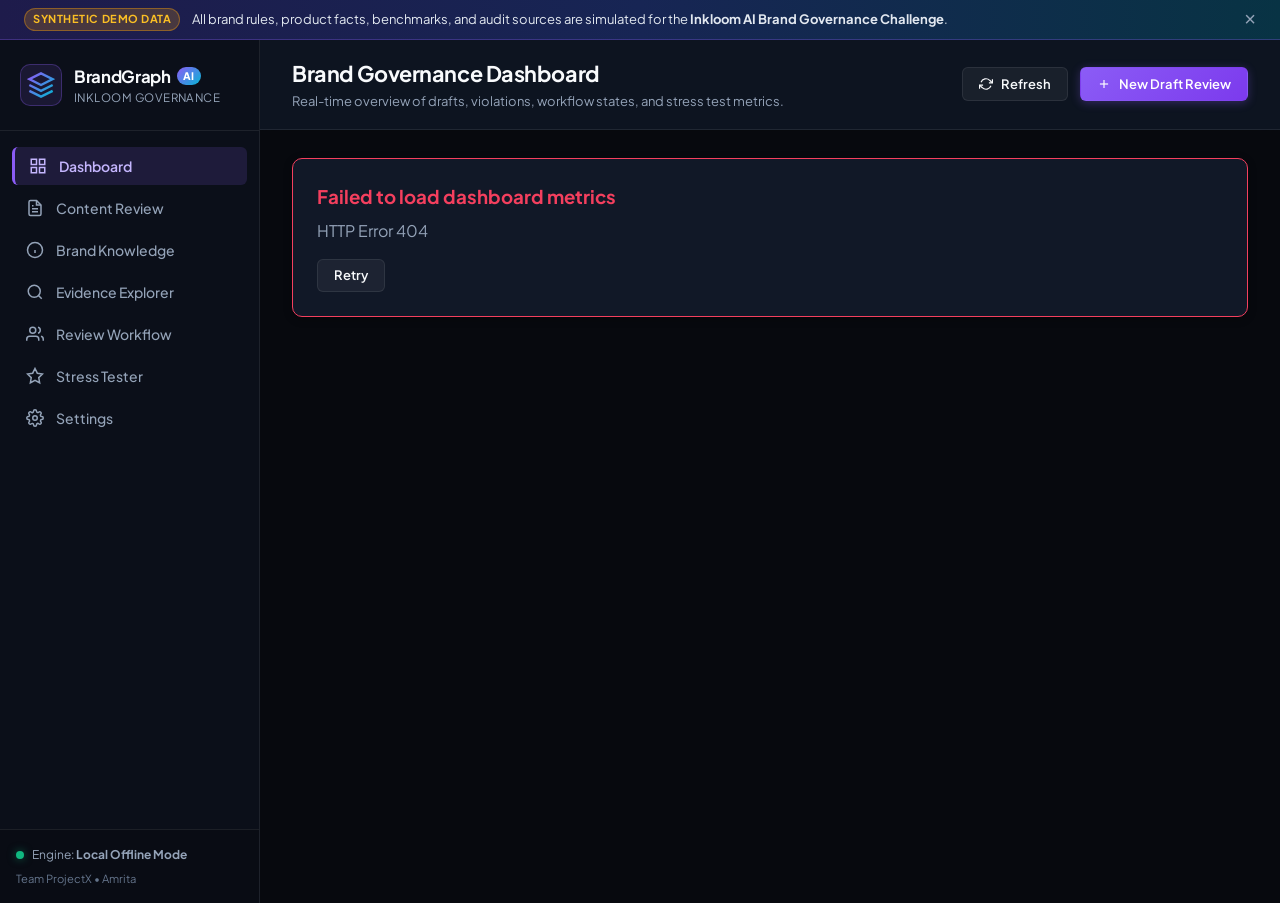
==== frontend/index.html @ a6a4c249 "Build BrandGraph AI - Inkloom AI Brand Governance Platform" ====
<!DOCTYPE html>
<html lang="en">
<head>
  <meta charset="UTF-8">
  <meta name="viewport" content="width=device-width, initial-scale=1.0">
  <title>BrandGraph AI — Inkloom AI Brand Governance Platform</title>
  <link rel="preconnect" href="https://fonts.googleapis.com">
  <link rel="preconnect" href="https://fonts.gstatic.com" crossorigin>
  <link href="https://fonts.googleapis.com/css2?family=Plus+Jakarta+Sans:wght@300;400;500;600;700;800&family=JetBrains+Mono:wght@400;500;600&display=swap" rel="stylesheet">
  <link rel="stylesheet" href="css/styles.css">
</head>
<body class="dark-theme">
  <!-- Top Synthetic Demo Banner -->
  <div class="synthetic-banner" id="syntheticBanner">
    <div class="banner-content">
      <span class="badge-synthetic">SYNTHETIC DEMO DATA</span>
      <span>All brand rules, product facts, benchmarks, and audit sources are simulated for the <strong>Inkloom AI Brand Governance Challenge</strong>.</span>
    </div>
    <button class="banner-close" onclick="document.getElementById('syntheticBanner').style.display='none'">&times;</button>
  </div>

  <div class="app-layout">
    <!-- Sidebar Navigation -->
    <aside class="sidebar">
      <div class="sidebar-brand">
        <div class="brand-logo">
          <svg width="28" height="28" viewBox="0 0 24 24" fill="none" stroke="currentColor" stroke-width="2">
            <path d="M12 2L2 7l10 5 10-5-10-5zM2 17l10 5 10-5M2 12l10 5 10-5" stroke="url(#brandGrad)"/>
            <defs>
              <linearGradient id="brandGrad" x1="0%" y1="0%" x2="100%" y2="100%">
                <stop offset="0%" stop-color="#8B5CF6"/>
                <stop offset="100%" stop-color="#06B6D4"/>
              </linearGradient>
            </defs>
          </svg>
        </div>
        <div class="brand-text">
          <div class="brand-name">BrandGraph <span class="ai-pill">AI</span></div>
          <div class="brand-sub">Inkloom Governance</div>
        </div>
      </div>

      <nav class="sidebar-nav">
        <button class="nav-item active" data-tab="dashboard">
          <svg width="18" height="18" viewBox="0 0 24 24" fill="none" stroke="currentColor" stroke-width="2"><rect x="3" y="3" width="7" height="7"/><rect x="14" y="3" width="7" height="7"/><rect x="14" y="14" width="7" height="7"/><rect x="3" y="14" width="7" height="7"/></svg>
          <span>Dashboard</span>
        </button>
        <button class="nav-item" data-tab="review">
          <svg width="18" height="18" viewBox="0 0 24 24" fill="none" stroke="currentColor" stroke-width="2"><path d="M14 2H6a2 2 0 0 0-2 2v16a2 2 0 0 0 2 2h12a2 2 0 0 0 2-2V8z"/><polyline points="14 2 14 8 20 8"/><line x1="16" y1="13" x2="8" y2="13"/><line x1="16" y1="17" x2="8" y2="17"/><polyline points="10 9 9 9 8 9"/></svg>
          <span>Content Review</span>
        </button>
        <button class="nav-item" data-tab="knowledge">
          <svg width="18" height="18" viewBox="0 0 24 24" fill="none" stroke="currentColor" stroke-width="2"><circle cx="12" cy="12" r="10"/><line x1="12" y1="16" x2="12" y2="12"/><line x1="12" y1="8" x2="12.01" y2="8"/></svg>
          <span>Brand Knowledge</span>
        </button>
        <button class="nav-item" data-tab="evidence">
          <svg width="18" height="18" viewBox="0 0 24 24" fill="none" stroke="currentColor" stroke-width="2"><circle cx="11" cy="11" r="8"/><line x1="21" y1="21" x2="16.65" y2="16.65"/></svg>
          <span>Evidence Explorer</span>
        </button>
        <button class="nav-item" data-tab="workflow">
          <svg width="18" height="18" viewBox="0 0 24 24" fill="none" stroke="currentColor" stroke-width="2"><path d="M17 21v-2a4 4 0 0 0-4-4H5a4 4 0 0 0-4 4v2"/><circle cx="9" cy="7" r="4"/><path d="M23 21v-2a4 4 0 0 0-3-3.87"/><path d="M16 3.13a4 4 0 0 1 0 7.75"/></svg>
          <span>Review Workflow</span>
        </button>
        <button class="nav-item" data-tab="evaluation">
          <svg width="18" height="18" viewBox="0 0 24 24" fill="none" stroke="currentColor" stroke-width="2"><polygon points="12 2 15.09 8.26 22 9.27 17 14.14 18.18 21.02 12 17.77 5.82 21.02 7 14.14 2 9.27 8.91 8.26 12 2"/></svg>
          <span>Stress Tester</span>
        </button>
        <button class="nav-item" data-tab="settings">
          <svg width="18" height="18" viewBox="0 0 24 24" fill="none" stroke="currentColor" stroke-width="2"><circle cx="12" cy="12" r="3"/><path d="M19.4 15a1.65 1.65 0 0 0 .33 1.82l.06.06a2 2 0 0 1 0 2.83 2 2 0 0 1-2.83 0l-.06-.06a1.65 1.65 0 0 0-1.82-.33 1.65 1.65 0 0 0-1 1.51V21a2 2 0 0 1-2 2 2 2 0 0 1-2-2v-.09A1.65 1.65 0 0 0 9 19.4a1.65 1.65 0 0 0-1.82.33l-.06.06a2 2 0 0 1-2.83 0 2 2 0 0 1 0-2.83l.06-.06a1.65 1.65 0 0 0 .33-1.82 1.65 1.65 0 0 0-1.51-1H3a2 2 0 0 1-2-2 2 2 0 0 1 2-2h.09A1.65 1.65 0 0 0 4.6 9a1.65 1.65 0 0 0-.33-1.82l-.06-.06a2 2 0 0 1 0-2.83 2 2 0 0 1 2.83 0l.06.06a1.65 1.65 0 0 0 1.82.33H9a1.65 1.65 0 0 0 1-1.51V3a2 2 0 0 1 2-2 2 2 0 0 1 2 2v.09a1.65 1.65 0 0 0 1 1.51 1.65 1.65 0 0 0 1.82-.33l.06-.06a2 2 0 0 1 2.83 0 2 2 0 0 1 0 2.83l-.06.06a1.65 1.65 0 0 0-.33 1.82V9a1.65 1.65 0 0 0 1.51 1H21a2 2 0 0 1 2 2 2 2 0 0 1-2 2h-.09a1.65 1.65 0 0 0-1.51 1z"/></svg>
          <span>Settings</span>
        </button>
      </nav>

      <div class="sidebar-footer">
        <div class="system-status-indicator">
          <span class="status-dot green"></span>
          <span class="status-label">Engine: <strong>Local Offline Mode</strong></span>
        </div>
        <div class="team-credit">Team ProjectX &bull; Amrita</div>
      </div>
    </aside>

    <!-- Main Content Area -->
    <main class="main-content">
      <!-- Header -->
      <header class="top-header">
        <div class="header-left">
          <h1 id="pageTitle" class="page-title">Dashboard Overview</h1>
          <p id="pageSubtitle" class="page-subtitle">Real-time brand governance statistics and verification status.</p>
        </div>
        <div class="header-actions">
          <button class="btn btn-secondary" onclick="app.refreshCurrentTab()">
            <svg width="14" height="14" viewBox="0 0 24 24" fill="none" stroke="currentColor" stroke-width="2"><polyline points="23 4 23 10 17 10"/><polyline points="1 20 1 14 7 14"/><path d="M3.51 9a9 9 0 0 1 14.85-3.36L23 10M1 14l4.64 4.36A9 9 0 0 0 20.49 15"/></svg>
            <span>Refresh</span>
          </button>
          <button class="btn btn-primary" onclick="app.navigateTo('review')">
            <svg width="14" height="14" viewBox="0 0 24 24" fill="none" stroke="currentColor" stroke-width="2"><line x1="12" y1="5" x2="12" y2="19"/><line x1="5" y1="12" x2="19" y2="12"/></svg>
            <span>New Draft Review</span>
          </button>
        </div>
      </header>

      <!-- Content Container for Dynamic Pages -->
      <div class="page-container" id="pageContainer">
        <!-- Rendered by JavaScript controllers -->
        <div class="loading-state">
          <div class="spinner"></div>
          <p>Connecting to BrandGraph AI Engine...</p>
        </div>
      </div>
    </main>
  </div>

  <!-- Notification Toast Container -->
  <div class="toast-container" id="toastContainer"></div>

  <!-- Scripts -->
  <script src="js/api.js"></script>
  <script src="js/dashboard.js"></script>
  <script src="js/review.js"></script>
  <script src="js/knowledge.js"></script>
  <script src="js/workflow.js"></script>
  <script src="js/evaluation.js"></script>
  <script src="js/app.js"></script>
</body>
</html>
---- frontend/css/styles.css ----
/* ==========================================================================
   BrandGraph AI — Premium Dark Theme & Design System
   ========================================================================== */

:root {
  --bg-dark: #07090E;
  --bg-sidebar: #0B0F19;
  --bg-card: #111827;
  --bg-card-hover: #162032;
  --bg-glass: rgba(17, 24, 39, 0.75);
  --border-color: rgba(255, 255, 255, 0.08);
  --border-hover: rgba(139, 92, 246, 0.35);

  --accent-primary: #8B5CF6;
  --accent-primary-hover: #7C3AED;
  --accent-cyan: #06B6D4;
  --accent-emerald: #10B981;
  --accent-rose: #F43F5E;
  --accent-amber: #F59E0B;
  --accent-blue: #3B82F6;

  --text-main: #F8FAFC;
  --text-muted: #94A3B8;
  --text-subtle: #64748B;

  --font-sans: 'Plus Jakarta Sans', -apple-system, BlinkMacSystemFont, 'Segoe UI', Roboto, sans-serif;
  --font-mono: 'JetBrains Mono', 'Fira Code', monospace;

  --radius-sm: 6px;
  --radius-md: 10px;
  --radius-lg: 16px;
  --radius-full: 9999px;

  --shadow-sm: 0 2px 8px rgba(0, 0, 0, 0.3);
  --shadow-md: 0 4px 20px rgba(0, 0, 0, 0.4);
  --shadow-glow: 0 0 25px rgba(139, 92, 246, 0.15);
  --transition-fast: 0.15s ease;
  --transition-normal: 0.25s cubic-bezier(0.16, 1, 0.3, 1);
}

* {
  margin: 0;
  padding: 0;
  box-sizing: border-box;
}

body {
  font-family: var(--font-sans);
  background-color: var(--bg-dark);
  color: var(--text-main);
  line-height: 1.5;
  -webkit-font-smoothing: antialiased;
  overflow-x: hidden;
}

/* --------------------------------------------------------------------------
   Synthetic Data Disclaimer Banner
   -------------------------------------------------------------------------- */
.synthetic-banner {
  background: linear-gradient(90deg, #1E1B4B 0%, #172554 50%, #083344 100%);
  border-bottom: 1px solid rgba(139, 92, 246, 0.3);
  padding: 8px 24px;
  display: flex;
  align-items: center;
  justify-content: space-between;
  font-size: 0.8125rem;
  color: #E2E8F0;
  z-index: 100;
  position: relative;
}

.banner-content {
  display: flex;
  align-items: center;
  gap: 12px;
}

.badge-synthetic {
  background: rgba(245, 158, 11, 0.2);
  color: #FBBF24;
  border: 1px solid rgba(245, 158, 11, 0.4);
  font-size: 0.6875rem;
  font-weight: 700;
  padding: 2px 8px;
  border-radius: var(--radius-full);
  letter-spacing: 0.05em;
  text-transform: uppercase;
}

.banner-close {
  background: none;
  border: none;
  color: var(--text-muted);
  font-size: 1.25rem;
  cursor: pointer;
  line-height: 1;
}

.banner-close:hover {
  color: var(--text-main);
}

/* --------------------------------------------------------------------------
   Layout Structure
   -------------------------------------------------------------------------- */
.app-layout {
  display: flex;
  height: calc(100vh - 37px);
  width: 100vw;
  overflow: hidden;
}

/* Sidebar */
.sidebar {
  width: 260px;
  background-color: var(--bg-sidebar);
  border-right: 1px solid var(--border-color);
  display: flex;
  flex-direction: column;
  flex-shrink: 0;
  user-select: none;
}

.sidebar-brand {
  padding: 24px 20px;
  display: flex;
  align-items: center;
  gap: 12px;
  border-bottom: 1px solid var(--border-color);
}

.brand-logo {
  display: flex;
  align-items: center;
  justify-content: center;
  background: rgba(139, 92, 246, 0.12);
  border: 1px solid rgba(139, 92, 246, 0.3);
  border-radius: var(--radius-md);
  padding: 6px;
}

.brand-name {
  font-size: 1.05rem;
  font-weight: 700;
  letter-spacing: -0.02em;
  display: flex;
  align-items: center;
  gap: 6px;
}

.ai-pill {
  background: linear-gradient(135deg, var(--accent-primary), var(--accent-cyan));
  color: #FFFFFF;
  font-size: 0.65rem;
  font-weight: 800;
  padding: 1px 6px;
  border-radius: var(--radius-full);
  letter-spacing: 0.05em;
}

.brand-sub {
  font-size: 0.72rem;
  color: var(--text-muted);
  text-transform: uppercase;
  letter-spacing: 0.04em;
}

.sidebar-nav {
  padding: 16px 12px;
  display: flex;
  flex-direction: column;
  gap: 4px;
  flex: 1;
  overflow-y: auto;
}

.nav-item {
  display: flex;
  align-items: center;
  gap: 12px;
  padding: 10px 14px;
  border-radius: var(--radius-sm);
  background: transparent;
  border: none;
  color: var(--text-muted);
  font-family: var(--font-sans);
  font-size: 0.875rem;
  font-weight: 500;
  cursor: pointer;
  text-align: left;
  transition: all var(--transition-fast);
}

.nav-item:hover {
  background: rgba(255, 255, 255, 0.04);
  color: var(--text-main);
}

.nav-item.active {
  background: rgba(139, 92, 246, 0.15);
  color: #C4B5FD;
  font-weight: 600;
  border-left: 3px solid var(--accent-primary);
}

.nav-item svg {
  flex-shrink: 0;
}

.sidebar-footer {
  padding: 16px;
  border-top: 1px solid var(--border-color);
  font-size: 0.75rem;
  color: var(--text-subtle);
  background: rgba(0, 0, 0, 0.2);
}

.system-status-indicator {
  display: flex;
  align-items: center;
  gap: 8px;
  margin-bottom: 6px;
  color: var(--text-muted);
}

.status-dot {
  width: 8px;
  height: 8px;
  border-radius: var(--radius-full);
}

.status-dot.green {
  background-color: var(--accent-emerald);
  box-shadow: 0 0 8px rgba(16, 185, 129, 0.5);
}

.team-credit {
  font-size: 0.7rem;
  color: var(--text-subtle);
}

/* Main Content */
.main-content {
  flex: 1;
  display: flex;
  flex-direction: column;
  overflow: hidden;
  background-color: var(--bg-dark);
}

.top-header {
  padding: 18px 32px;
  border-bottom: 1px solid var(--border-color);
  display: flex;
  align-items: center;
  justify-content: space-between;
  background: var(--bg-glass);
  backdrop-filter: blur(12px);
  z-index: 10;
}

.page-title {
  font-size: 1.35rem;
  font-weight: 700;
  letter-spacing: -0.02em;
}

.page-subtitle {
  font-size: 0.8125rem;
  color: var(--text-muted);
  margin-top: 2px;
}

.header-actions {
  display: flex;
  align-items: center;
  gap: 12px;
}

.page-container {
  flex: 1;
  padding: 28px 32px;
  overflow-y: auto;
}

/* --------------------------------------------------------------------------
   Buttons & UI Elements
   -------------------------------------------------------------------------- */
.btn {
  display: inline-flex;
  align-items: center;
  justify-content: center;
  gap: 8px;
  padding: 9px 16px;
  border-radius: var(--radius-sm);
  font-family: var(--font-sans);
  font-size: 0.8125rem;
  font-weight: 600;
  cursor: pointer;
  transition: all var(--transition-fast);
  border: 1px solid transparent;
  line-height: 1;
}

.btn-primary {
  background: linear-gradient(135deg, var(--accent-primary) 0%, #7C3AED 100%);
  color: #FFFFFF;
  box-shadow: 0 2px 10px rgba(139, 92, 246, 0.3);
}

.btn-primary:hover {
  background: linear-gradient(135deg, #9333EA 0%, #6D28D9 100%);
  box-shadow: 0 4px 14px rgba(139, 92, 246, 0.4);
  transform: translateY(-1px);
}

.btn-secondary {
  background: rgba(255, 255, 255, 0.05);
  color: var(--text-main);
  border-color: var(--border-color);
}

.btn-secondary:hover {
  background: rgba(255, 255, 255, 0.08);
  border-color: var(--border-hover);
}

.btn-outline-danger {
  background: rgba(244, 63, 94, 0.1);
  color: #FDA4AF;
  border-color: rgba(244, 63, 94, 0.3);
}

.btn-outline-danger:hover {
  background: rgba(244, 63, 94, 0.2);
}

.btn-outline-success {
  background: rgba(16, 185, 129, 0.1);
  color: #6EE7B7;
  border-color: rgba(16, 185, 129, 0.3);
}

.btn-outline-success:hover {
  background: rgba(16, 185, 129, 0.2);
}

.btn-sm {
  padding: 6px 12px;
  font-size: 0.75rem;
}

/* --------------------------------------------------------------------------
   Cards & Layout Grids
   -------------------------------------------------------------------------- */
.stat-grid {
  display: grid;
  grid-template-columns: repeat(auto-fit, minmax(210px, 1fr));
  gap: 18px;
  margin-bottom: 28px;
}

.card {
  background-color: var(--bg-card);
  border: 1px solid var(--border-color);
  border-radius: var(--radius-md);
  padding: 20px;
  box-shadow: var(--shadow-sm);
  transition: all var(--transition-normal);
  position: relative;
}

.card:hover {
  border-color: var(--border-hover);
}

.stat-card {
  display: flex;
  flex-direction: column;
}

.stat-header {
  display: flex;
  align-items: center;
  justify-content: space-between;
  color: var(--text-muted);
  font-size: 0.75rem;
  font-weight: 600;
  text-transform: uppercase;
  letter-spacing: 0.05em;
  margin-bottom: 8px;
}

.stat-value {
  font-size: 2rem;
  font-weight: 800;
  letter-spacing: -0.03em;
  color: var(--text-main);
  line-height: 1;
}

.stat-subtitle {
  font-size: 0.75rem;
  color: var(--text-subtle);
  margin-top: 6px;
}

/* --------------------------------------------------------------------------
   Badges & Tags
   -------------------------------------------------------------------------- */
.badge {
  display: inline-flex;
  align-items: center;
  gap: 4px;
  font-size: 0.7rem;
  font-weight: 600;
  padding: 3px 8px;
  border-radius: var(--radius-full);
  text-transform: uppercase;
  letter-spacing: 0.04em;
  line-height: 1;
}

.badge-critical {
  background: rgba(239, 68, 68, 0.15);
  color: #FCA5A5;
  border: 1px solid rgba(239, 68, 68, 0.35);
}

.badge-high {
  background: rgba(245, 158, 11, 0.15);
  color: #FCD34D;
  border: 1px solid rgba(245, 158, 11, 0.35);
}

.badge-medium {
  background: rgba(59, 130, 246, 0.15);
  color: #93C5FD;
  border: 1px solid rgba(59, 130, 246, 0.35);
}

.badge-low {
  background: rgba(148, 163, 184, 0.15);
  color: #CBD5E1;
  border: 1px solid rgba(148, 163, 184, 0.3);
}

.badge-state-draft {
  background: rgba(148, 163, 184, 0.15);
  color: #CBD5E1;
  border: 1px solid rgba(148, 163, 184, 0.3);
}

.badge-state-needs-revision {
  background: rgba(244, 63, 94, 0.15);
  color: #FDA4AF;
  border: 1px solid rgba(244, 63, 94, 0.4);
}

.badge-state-submitted {
  background: rgba(139, 92, 246, 0.15);
  color: #DDD6FE;
  border: 1px solid rgba(139, 92, 246, 0.4);
}

.badge-state-approved {
  background: rgba(16, 185, 129, 0.15);
  color: #6EE7B7;
  border: 1px solid rgba(16, 185, 129, 0.4);
}

.badge-state-rejected {
  background: rgba(239, 68, 68, 0.15);
  color: #F87171;
  border: 1px solid rgba(239, 68, 68, 0.4);
}

/* --------------------------------------------------------------------------
   Review & Findings Components
   -------------------------------------------------------------------------- */
.review-layout {
  display: grid;
  grid-template-columns: 1fr 1fr;
  gap: 24px;
}

@media (max-width: 1024px) {
  .review-layout {
    grid-template-columns: 1fr;
  }
}

.editor-card {
  display: flex;
  flex-direction: column;
}

.editor-header {
  display: flex;
  align-items: center;
  justify-content: space-between;
  margin-bottom: 12px;
}

.preset-pills {
  display: flex;
  gap: 6px;
  flex-wrap: wrap;
}

.pill-preset {
  background: rgba(255, 255, 255, 0.05);
  border: 1px solid var(--border-color);
  color: var(--text-muted);
  font-size: 0.72rem;
  padding: 4px 10px;
  border-radius: var(--radius-full);
  cursor: pointer;
  transition: all var(--transition-fast);
}

.pill-preset:hover {
  background: rgba(139, 92, 246, 0.15);
  color: var(--text-main);
  border-color: rgba(139, 92, 246, 0.3);
}

.draft-textarea {
  width: 100%;
  min-height: 240px;
  background-color: #0B0F19;
  border: 1px solid var(--border-color);
  border-radius: var(--radius-sm);
  color: var(--text-main);
  font-family: var(--font-sans);
  font-size: 0.9375rem;
  line-height: 1.6;
  padding: 16px;
  resize: vertical;
  outline: none;
  transition: border-color var(--transition-fast);
}

.draft-textarea:focus {
  border-color: var(--accent-primary);
  box-shadow: 0 0 0 2px rgba(139, 92, 246, 0.2);
}

.findings-list {
  display: flex;
  flex-direction: column;
  gap: 14px;
  max-height: 650px;
  overflow-y: auto;
  padding-right: 4px;
}

.finding-item {
  background: #0B0F19;
  border: 1px solid var(--border-color);
  border-left: 4px solid var(--accent-primary);
  border-radius: var(--radius-sm);
  padding: 16px;
  display: flex;
  flex-direction: column;
  gap: 8px;
  transition: all var(--transition-fast);
}

.finding-item.severity-critical { border-left-color: var(--accent-rose); }
.finding-item.severity-high { border-left-color: var(--accent-amber); }
.finding-item.severity-medium { border-left-color: var(--accent-blue); }
.finding-item.severity-low { border-left-color: #94A3B8; }

.finding-item:hover {
  border-color: var(--border-hover);
}

.finding-header {
  display: flex;
  align-items: center;
  justify-content: space-between;
}

.finding-matched {
  font-family: var(--font-mono);
  background: rgba(255, 255, 255, 0.05);
  padding: 2px 6px;
  border-radius: 4px;
  color: #F43F5E;
  font-size: 0.8125rem;
  font-weight: 600;
}

.finding-explanation {
  font-size: 0.8125rem;
  color: var(--text-muted);
}

.finding-suggestion {
  background: rgba(16, 185, 129, 0.08);
  border: 1px dashed rgba(16, 185, 129, 0.3);
  padding: 10px 12px;
  border-radius: var(--radius-sm);
  font-size: 0.8125rem;
  color: #6EE7B7;
  display: flex;
  flex-direction: column;
  gap: 4px;
}

.finding-actions {
  display: flex;
  align-items: center;
  justify-content: flex-end;
  gap: 8px;
  margin-top: 6px;
}

/* --------------------------------------------------------------------------
   Knowledge Graph & SVG Viewer
   -------------------------------------------------------------------------- */
.graph-container {
  width: 100%;
  height: 520px;
  background: #0B0F19;
  border: 1px solid var(--border-color);
  border-radius: var(--radius-md);
  position: relative;
  overflow: hidden;
}

.graph-svg {
  width: 100%;
  height: 100%;
}

.graph-legend {
  position: absolute;
  bottom: 12px;
  left: 12px;
  background: rgba(11, 15, 25, 0.85);
  backdrop-filter: blur(8px);
  border: 1px solid var(--border-color);
  border-radius: var(--radius-sm);
  padding: 8px 12px;
  display: flex;
  gap: 12px;
  flex-wrap: wrap;
  font-size: 0.72rem;
  color: var(--text-muted);
}

.legend-item {
  display: flex;
  align-items: center;
  gap: 5px;
}

.legend-color {
  width: 10px;
  height: 10px;
  border-radius: 2px;
}

/* --------------------------------------------------------------------------
   Tables & Data Lists
   -------------------------------------------------------------------------- */
.data-table {
  width: 100%;
  border-collapse: collapse;
  font-size: 0.8125rem;
  text-align: left;
}

.data-table th {
  background: rgba(255, 255, 255, 0.03);
  color: var(--text-muted);
  font-weight: 600;
  text-transform: uppercase;
  letter-spacing: 0.04em;
  padding: 12px 16px;
  border-bottom: 1px solid var(--border-color);
}

.data-table td {
  padding: 14px 16px;
  border-bottom: 1px solid var(--border-color);
  color: var(--text-main);
  vertical-align: middle;
}

.data-table tr:hover td {
  background: rgba(255, 255, 255, 0.02);
}

/* --------------------------------------------------------------------------
   Toast Notifications
   -------------------------------------------------------------------------- */
.toast-container {
  position: fixed;
  bottom: 24px;
  right: 24px;
  display: flex;
  flex-direction: column;
  gap: 8px;
  z-index: 9999;
}

.toast {
  background: var(--bg-card);
  border: 1px solid var(--border-hover);
  color: var(--text-main);
  padding: 12px 18px;
  border-radius: var(--radius-sm);
  font-size: 0.8125rem;
  box-shadow: var(--shadow-md);
  display: flex;
  align-items: center;
  gap: 10px;
  animation: slideIn 0.25s cubic-bezier(0.16, 1, 0.3, 1);
}

@keyframes slideIn {
  from { transform: translateX(100%); opacity: 0; }
  to { transform: translateX(0); opacity: 1; }
}

/* --------------------------------------------------------------------------
   Loading States & Spinners
   -------------------------------------------------------------------------- */
.loading-state {
  display: flex;
  flex-direction: column;
  align-items: center;
  justify-content: center;
  padding: 60px 0;
  color: var(--text-muted);
  gap: 16px;
}

.spinner {
  width: 32px;
  height: 32px;
  border: 3px solid rgba(255, 255, 255, 0.1);
  border-top-color: var(--accent-primary);
  border-radius: 50%;
  animation: spin 0.8s linear infinite;
}

@keyframes spin {
  to { transform: rotate(360deg); }
}
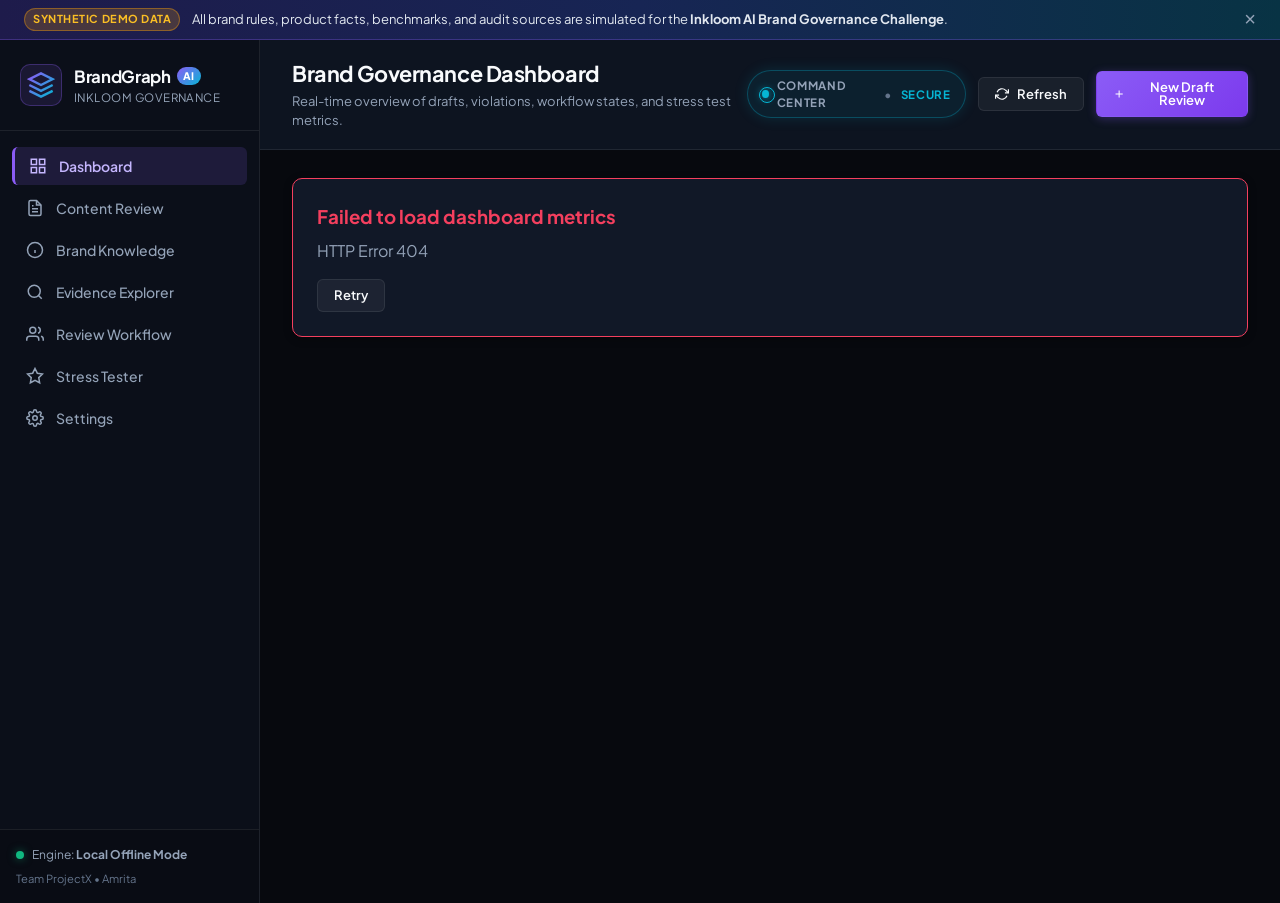
==== commit 868a01d8: "feat: upgrade to AI Command Center UI with interactive 3D Three.js Knowledge Graph" ====
--- a/frontend/index.html
+++ b/frontend/index.html
@@ -89,6 +89,12 @@
           <p id="pageSubtitle" class="page-subtitle">Real-time brand governance statistics and verification status.</p>
         </div>
         <div class="header-actions">
+          <div class="hud-telemetry-badge" title="Live Governance Pipeline Active">
+            <span class="hud-pulse-radar"></span>
+            <span class="hud-label">COMMAND CENTER</span>
+            <span class="hud-sep">&bull;</span>
+            <span class="hud-val">SECURE</span>
+          </div>
           <button class="btn btn-secondary" onclick="app.refreshCurrentTab()">
             <svg width="14" height="14" viewBox="0 0 24 24" fill="none" stroke="currentColor" stroke-width="2"><polyline points="23 4 23 10 17 10"/><polyline points="1 20 1 14 7 14"/><path d="M3.51 9a9 9 0 0 1 14.85-3.36L23 10M1 14l4.64 4.36A9 9 0 0 0 20.49 15"/></svg>
             <span>Refresh</span>
@@ -114,7 +120,11 @@
   <!-- Notification Toast Container -->
   <div class="toast-container" id="toastContainer"></div>
 
-  <!-- Scripts -->
+  <!-- 3D Graphics Engine (Three.js & OrbitControls) -->
+  <script src="js/vendor/three.min.js"></script>
+  <script src="js/vendor/OrbitControls.js"></script>
+
+  <!-- Application Controllers -->
   <script src="js/api.js"></script>
   <script src="js/dashboard.js"></script>
   <script src="js/review.js"></script>
--- a/frontend/css/styles.css
+++ b/frontend/css/styles.css
@@ -599,7 +599,8 @@
 
 .finding-suggestion {
   background: rgba(16, 185, 129, 0.08);
-  border: 1px dashed rgba(16, 185, 129, 0.3);
+  border: 1px solid rgba(16, 185, 129, 0.25);
+  border-left: 3px solid var(--accent-emerald);
   padding: 10px 12px;
   border-radius: var(--radius-sm);
   font-size: 0.8125rem;
@@ -751,3 +752,649 @@
 @keyframes spin {
   to { transform: rotate(360deg); }
 }
+
+/* --------------------------------------------------------------------------
+   Brand Compliance Health Score & Inline Highlights
+   -------------------------------------------------------------------------- */
+.compliance-score-card {
+  background: linear-gradient(135deg, rgba(17, 24, 39, 0.9) 0%, rgba(30, 27, 75, 0.4) 100%);
+  border: 1px solid var(--border-color);
+  border-radius: var(--radius-md);
+  padding: 16px 20px;
+  display: flex;
+  align-items: center;
+  justify-content: space-between;
+  margin-bottom: 20px;
+  position: relative;
+  overflow: hidden;
+}
+
+.compliance-score-card::before {
+  content: '';
+  position: absolute;
+  top: 0;
+  left: 0;
+  width: 4px;
+  height: 100%;
+  background: linear-gradient(180deg, var(--accent-primary), var(--accent-cyan));
+}
+
+.score-gauge-wrapper {
+  display: flex;
+  align-items: center;
+  gap: 16px;
+}
+
+.score-circle-svg {
+  width: 72px;
+  height: 72px;
+  transform: rotate(-90deg);
+}
+
+.score-circle-bg {
+  fill: none;
+  stroke: rgba(255, 255, 255, 0.08);
+  stroke-width: 6;
+}
+
+.score-circle-progress {
+  fill: none;
+  stroke-width: 6;
+  stroke-linecap: round;
+  transition: stroke-dashoffset 0.8s cubic-bezier(0.16, 1, 0.3, 1), stroke 0.4s ease;
+}
+
+.score-number {
+  font-size: 1.75rem;
+  font-weight: 800;
+  letter-spacing: -0.03em;
+  line-height: 1;
+}
+
+.score-label {
+  font-size: 0.875rem;
+  font-weight: 700;
+  letter-spacing: -0.01em;
+}
+
+.score-desc {
+  font-size: 0.75rem;
+  color: var(--text-muted);
+  margin-top: 2px;
+}
+
+.score-breakdown-pills {
+  display: flex;
+  gap: 8px;
+  flex-wrap: wrap;
+}
+
+.score-pill-item {
+  background: rgba(0, 0, 0, 0.25);
+  border: 1px solid var(--border-color);
+  border-radius: var(--radius-sm);
+  padding: 6px 12px;
+  font-size: 0.72rem;
+  color: var(--text-muted);
+  display: flex;
+  flex-direction: column;
+}
+
+.score-pill-item strong {
+  color: var(--text-main);
+  font-size: 0.85rem;
+}
+
+/* View Mode Switcher */
+.view-mode-tabs {
+  display: flex;
+  background: rgba(0, 0, 0, 0.3);
+  border: 1px solid var(--border-color);
+  border-radius: var(--radius-sm);
+  padding: 3px;
+  gap: 2px;
+}
+
+.view-mode-btn {
+  background: transparent;
+  border: none;
+  color: var(--text-muted);
+  font-size: 0.72rem;
+  font-weight: 600;
+  padding: 4px 10px;
+  border-radius: 4px;
+  cursor: pointer;
+  transition: all var(--transition-fast);
+}
+
+.view-mode-btn.active {
+  background: rgba(139, 92, 246, 0.25);
+  color: #DDD6FE;
+  border: 1px solid rgba(139, 92, 246, 0.4);
+}
+
+/* Annotated Visualizer Box */
+.annotated-box {
+  width: 100%;
+  min-height: 240px;
+  background-color: #0B0F19;
+  border: 1px solid var(--border-color);
+  border-radius: var(--radius-sm);
+  padding: 16px;
+  font-size: 0.9375rem;
+  line-height: 1.8;
+  color: var(--text-main);
+  overflow-y: auto;
+}
+
+.inline-highlight {
+  position: relative;
+  border-radius: 3px;
+  padding: 2px 4px;
+  font-weight: 600;
+  cursor: pointer;
+  transition: all 0.2s ease;
+  display: inline-block;
+  margin: 0 1px;
+}
+
+.inline-highlight:hover {
+  transform: translateY(-1px);
+  filter: brightness(1.2);
+}
+
+.highlight-critical {
+  background: rgba(244, 63, 94, 0.2);
+  border-bottom: 2px solid var(--accent-rose);
+  color: #FDA4AF;
+}
+
+.highlight-high {
+  background: rgba(245, 158, 11, 0.2);
+  border-bottom: 2px solid var(--accent-amber);
+  color: #FCD34D;
+}
+
+.highlight-medium {
+  background: rgba(59, 130, 246, 0.2);
+  border-bottom: 2px solid var(--accent-blue);
+  color: #93C5FD;
+}
+
+.highlight-low {
+  background: rgba(148, 163, 184, 0.2);
+  border-bottom: 2px solid #94A3B8;
+  color: #E2E8F0;
+}
+
+.highlight-tag {
+  font-size: 0.65rem;
+  font-weight: 800;
+  background: rgba(0, 0, 0, 0.5);
+  padding: 1px 4px;
+  border-radius: 2px;
+  margin-left: 4px;
+  vertical-align: middle;
+  text-transform: uppercase;
+}
+
+/* --------------------------------------------------------------------------
+   Knowledge Graph Visualizer & Zoom Controls
+   -------------------------------------------------------------------------- */
+.graph-container {
+  position: relative;
+  width: 100%;
+  height: 600px;
+  background: radial-gradient(circle at 50% 50%, #0F172A 0%, #07090E 100%);
+  background-image: 
+    radial-gradient(circle at 50% 50%, rgba(139, 92, 246, 0.05) 0%, transparent 70%),
+    radial-gradient(rgba(255, 255, 255, 0.04) 1px, transparent 1px);
+  background-size: 100% 100%, 24px 24px;
+  overflow: hidden;
+  border-bottom: 1px solid var(--border-color);
+  user-select: none;
+}
+
+.graph-svg {
+  width: 100%;
+  height: 100%;
+  cursor: grab;
+  transition: transform 0.05s ease-out;
+}
+
+.graph-svg:active {
+  cursor: grabbing;
+}
+
+.graph-toolbar {
+  position: absolute;
+  top: 16px;
+  right: 16px;
+  display: flex;
+  gap: 6px;
+  background: rgba(17, 24, 39, 0.85);
+  backdrop-filter: blur(8px);
+  border: 1px solid var(--border-color);
+  border-radius: var(--radius-sm);
+  padding: 4px;
+  z-index: 10;
+  box-shadow: var(--shadow-md);
+}
+
+.graph-btn {
+  background: rgba(255, 255, 255, 0.05);
+  border: 1px solid var(--border-color);
+  color: var(--text-main);
+  border-radius: 4px;
+  width: 30px;
+  height: 30px;
+  display: flex;
+  align-items: center;
+  justify-content: center;
+  font-size: 0.875rem;
+  font-weight: 700;
+  cursor: pointer;
+  transition: all var(--transition-fast);
+}
+
+.graph-btn:hover {
+  background: rgba(139, 92, 246, 0.25);
+  border-color: var(--accent-primary);
+  color: #FFFFFF;
+}
+
+.graph-legend {
+  position: absolute;
+  bottom: 16px;
+  left: 16px;
+  right: 16px;
+  display: flex;
+  gap: 12px;
+  background: rgba(11, 15, 25, 0.9);
+  backdrop-filter: blur(8px);
+  border: 1px solid var(--border-color);
+  border-radius: var(--radius-sm);
+  padding: 8px 14px;
+  flex-wrap: wrap;
+  align-items: center;
+  z-index: 10;
+  box-shadow: var(--shadow-sm);
+}
+
+.legend-item {
+  display: flex;
+  align-items: center;
+  gap: 6px;
+  font-size: 0.72rem;
+  color: var(--text-muted);
+  font-weight: 600;
+}
+
+.legend-color {
+  width: 10px;
+  height: 10px;
+  border-radius: 50%;
+  flex-shrink: 0;
+  box-shadow: 0 0 6px rgba(0,0,0,0.5);
+}
+
+.graph-node circle {
+  transition: r 0.2s ease, stroke-width 0.2s ease, filter 0.2s ease;
+}
+
+.graph-node:hover circle {
+  r: 18;
+  stroke: #FFFFFF;
+  stroke-width: 3;
+  filter: drop-shadow(0 0 8px rgba(139, 92, 246, 0.8));
+}
+
+.graph-node:hover text {
+  fill: #FFFFFF;
+  font-weight: 800;
+}
+
+/* --------------------------------------------------------------------------
+   Source & Rule Navigation Clickable Badges
+   -------------------------------------------------------------------------- */
+.badge-clickable {
+  cursor: pointer;
+  display: inline-flex;
+  align-items: center;
+  gap: 4px;
+  transition: all var(--transition-fast);
+}
+
+.badge-source-link {
+  background: rgba(6, 182, 212, 0.12) !important;
+  color: var(--accent-cyan) !important;
+  border: 1px solid rgba(6, 182, 212, 0.3) !important;
+  padding: 3px 8px !important;
+  border-radius: 4px !important;
+  font-weight: 600 !important;
+}
+
+.badge-source-link:hover {
+  background: rgba(6, 182, 212, 0.25) !important;
+  border-color: var(--accent-cyan) !important;
+  transform: translateY(-1px);
+  box-shadow: 0 0 10px rgba(6, 182, 212, 0.3);
+}
+
+.badge-rule-link {
+  background: rgba(139, 92, 246, 0.12) !important;
+  color: #DDD6FE !important;
+  border: 1px solid rgba(139, 92, 246, 0.3) !important;
+  padding: 3px 8px !important;
+  border-radius: 4px !important;
+  font-weight: 600 !important;
+}
+
+.badge-rule-link:hover {
+  background: rgba(139, 92, 246, 0.25) !important;
+  border-color: var(--accent-primary) !important;
+  transform: translateY(-1px);
+  box-shadow: 0 0 10px rgba(139, 92, 246, 0.3);
+}
+
+/* --------------------------------------------------------------------------
+   Universal Inspector Modal & Slide Drawer
+   -------------------------------------------------------------------------- */
+.inspector-backdrop {
+  position: fixed;
+  top: 0;
+  left: 0;
+  width: 100vw;
+  height: 100vh;
+  background: rgba(0, 0, 0, 0.7);
+  backdrop-filter: blur(4px);
+  z-index: 10000;
+  display: flex;
+  align-items: center;
+  justify-content: center;
+  animation: fadeIn 0.2s ease-out;
+}
+
+.inspector-modal {
+  background: var(--bg-card);
+  border: 1px solid var(--border-color);
+  border-radius: var(--radius-md);
+  width: 90%;
+  max-width: 680px;
+  max-height: 85vh;
+  display: flex;
+  flex-direction: column;
+  box-shadow: var(--shadow-md), 0 0 30px rgba(139, 92, 246, 0.2);
+  animation: scaleUp 0.25s cubic-bezier(0.16, 1, 0.3, 1);
+  overflow: hidden;
+}
+
+@keyframes fadeIn {
+  from { opacity: 0; }
+  to { opacity: 1; }
+}
+
+@keyframes scaleUp {
+  from { opacity: 0; transform: scale(0.95); }
+  to { opacity: 1; transform: scale(1); }
+}
+
+.inspector-header {
+  padding: 16px 20px;
+  border-bottom: 1px solid var(--border-color);
+  display: flex;
+  align-items: center;
+  justify-content: space-between;
+  background: rgba(0, 0, 0, 0.2);
+}
+
+.inspector-body {
+  padding: 20px;
+  overflow-y: auto;
+  font-size: 0.875rem;
+  display: flex;
+  flex-direction: column;
+  gap: 16px;
+}
+
+.inspector-footer {
+  padding: 14px 20px;
+  border-top: 1px solid var(--border-color);
+  background: rgba(0, 0, 0, 0.2);
+  display: flex;
+  justify-content: flex-end;
+  gap: 10px;
+}
+
+/* --------------------------------------------------------------------------
+   Workflow Filter Pills
+   -------------------------------------------------------------------------- */
+.workflow-filters {
+  display: flex;
+  gap: 6px;
+  flex-wrap: wrap;
+  margin-bottom: 12px;
+}
+
+.filter-pill {
+  background: rgba(255, 255, 255, 0.04);
+  border: 1px solid var(--border-color);
+  color: var(--text-muted);
+  font-size: 0.72rem;
+  font-weight: 600;
+  padding: 3px 9px;
+  border-radius: var(--radius-full);
+  cursor: pointer;
+  transition: all var(--transition-fast);
+}
+
+.filter-pill:hover {
+  background: rgba(255, 255, 255, 0.08);
+  color: var(--text-main);
+}
+
+.filter-pill.active {
+  background: rgba(139, 92, 246, 0.2);
+  border-color: var(--accent-primary);
+  color: #DDD6FE;
+}
+
+/* --------------------------------------------------------------------------
+   Polished Empty States
+   -------------------------------------------------------------------------- */
+.empty-state {
+  text-align: center;
+  padding: 48px 24px;
+  display: flex;
+  flex-direction: column;
+  align-items: center;
+  justify-content: center;
+  color: var(--text-muted);
+}
+
+.empty-state-icon {
+  width: 56px;
+  height: 56px;
+  border-radius: 50%;
+  background: rgba(255, 255, 255, 0.04);
+  border: 1px solid var(--border-color);
+  display: flex;
+  align-items: center;
+  justify-content: center;
+  font-size: 1.5rem;
+  margin-bottom: 14px;
+  color: var(--text-subtle);
+}
+
+.empty-state-title {
+  font-size: 1.05rem;
+  font-weight: 700;
+  color: var(--text-main);
+  margin-bottom: 6px;
+}
+
+.empty-state-desc {
+  font-size: 0.8125rem;
+  color: var(--text-muted);
+  max-width: 420px;
+  line-height: 1.5;
+  margin-bottom: 16px;
+}
+
+/* ==========================================================================
+   AI Command Center UI & Futuristic Telemetry
+   ========================================================================== */
+
+/* Header Telemetry Badge */
+.hud-telemetry-badge {
+  display: flex;
+  align-items: center;
+  gap: 8px;
+  background: rgba(6, 182, 212, 0.08);
+  border: 1px solid rgba(6, 182, 212, 0.3);
+  padding: 6px 14px;
+  border-radius: var(--radius-full);
+  font-size: 0.72rem;
+  font-weight: 700;
+  letter-spacing: 0.06em;
+  box-shadow: 0 0 14px rgba(6, 182, 212, 0.15);
+  user-select: none;
+}
+
+.hud-pulse-radar {
+  width: 8px;
+  height: 8px;
+  background: var(--accent-cyan);
+  border-radius: 50%;
+  position: relative;
+  box-shadow: 0 0 8px var(--accent-cyan);
+}
+
+.hud-pulse-radar::after {
+  content: '';
+  position: absolute;
+  top: -3px;
+  left: -3px;
+  width: 14px;
+  height: 14px;
+  border: 1px solid var(--accent-cyan);
+  border-radius: 50%;
+  animation: radarWave 2s infinite cubic-bezier(0.2, 0.8, 0.4, 1);
+}
+
+@keyframes radarWave {
+  0% { transform: scale(0.6); opacity: 1; }
+  100% { transform: scale(2.2); opacity: 0; }
+}
+
+.hud-label {
+  color: var(--text-muted);
+}
+.hud-sep {
+  color: var(--text-subtle);
+}
+.hud-val {
+  color: var(--accent-cyan);
+}
+
+/* --------------------------------------------------------------------------
+   Three.js 3D Neural Space Knowledge Graph
+   -------------------------------------------------------------------------- */
+.three-graph-container {
+  position: relative;
+  width: 100%;
+  height: 620px;
+  background: radial-gradient(circle at 50% 50%, #0D1424 0%, #05070D 100%);
+  overflow: hidden;
+  border-bottom: 1px solid var(--border-color);
+  user-select: none;
+}
+
+.three-canvas-wrapper {
+  width: 100%;
+  height: 100%;
+  cursor: grab;
+}
+
+.three-canvas-wrapper:active {
+  cursor: grabbing;
+}
+
+.three-hud-controls {
+  position: absolute;
+  top: 14px;
+  left: 16px;
+  display: flex;
+  gap: 8px;
+  align-items: center;
+  z-index: 20;
+  flex-wrap: wrap;
+}
+
+.three-hud-btn {
+  background: rgba(11, 15, 25, 0.85);
+  backdrop-filter: blur(8px);
+  border: 1px solid var(--border-color);
+  color: var(--text-main);
+  font-size: 0.75rem;
+  font-weight: 600;
+  padding: 6px 12px;
+  border-radius: var(--radius-sm);
+  cursor: pointer;
+  display: flex;
+  align-items: center;
+  gap: 6px;
+  transition: all var(--transition-fast);
+  box-shadow: var(--shadow-sm);
+}
+
+.three-hud-btn:hover {
+  background: rgba(139, 92, 246, 0.2);
+  border-color: var(--accent-primary);
+  color: #DDD6FE;
+}
+
+.three-hud-btn.active {
+  background: rgba(6, 182, 212, 0.2);
+  border-color: var(--accent-cyan);
+  color: #A5F3FC;
+  box-shadow: 0 0 10px rgba(6, 182, 212, 0.25);
+}
+
+.three-node-tooltip {
+  position: absolute;
+  pointer-events: none;
+  background: rgba(11, 15, 25, 0.94);
+  backdrop-filter: blur(10px);
+  border: 1px solid var(--accent-cyan);
+  box-shadow: 0 0 20px rgba(6, 182, 212, 0.35);
+  padding: 8px 12px;
+  border-radius: var(--radius-sm);
+  color: var(--text-main);
+  font-size: 0.78rem;
+  z-index: 50;
+  transition: opacity 0.15s ease;
+  display: none;
+  transform: translate(-50%, -120%);
+  white-space: nowrap;
+}
+
+.three-telemetry-box {
+  position: absolute;
+  top: 14px;
+  right: 16px;
+  background: rgba(11, 15, 25, 0.85);
+  backdrop-filter: blur(8px);
+  border: 1px solid var(--border-color);
+  border-radius: var(--radius-sm);
+  padding: 6px 12px;
+  font-size: 0.72rem;
+  color: var(--text-muted);
+  display: flex;
+  gap: 12px;
+  align-items: center;
+  z-index: 20;
+}
+
+
+
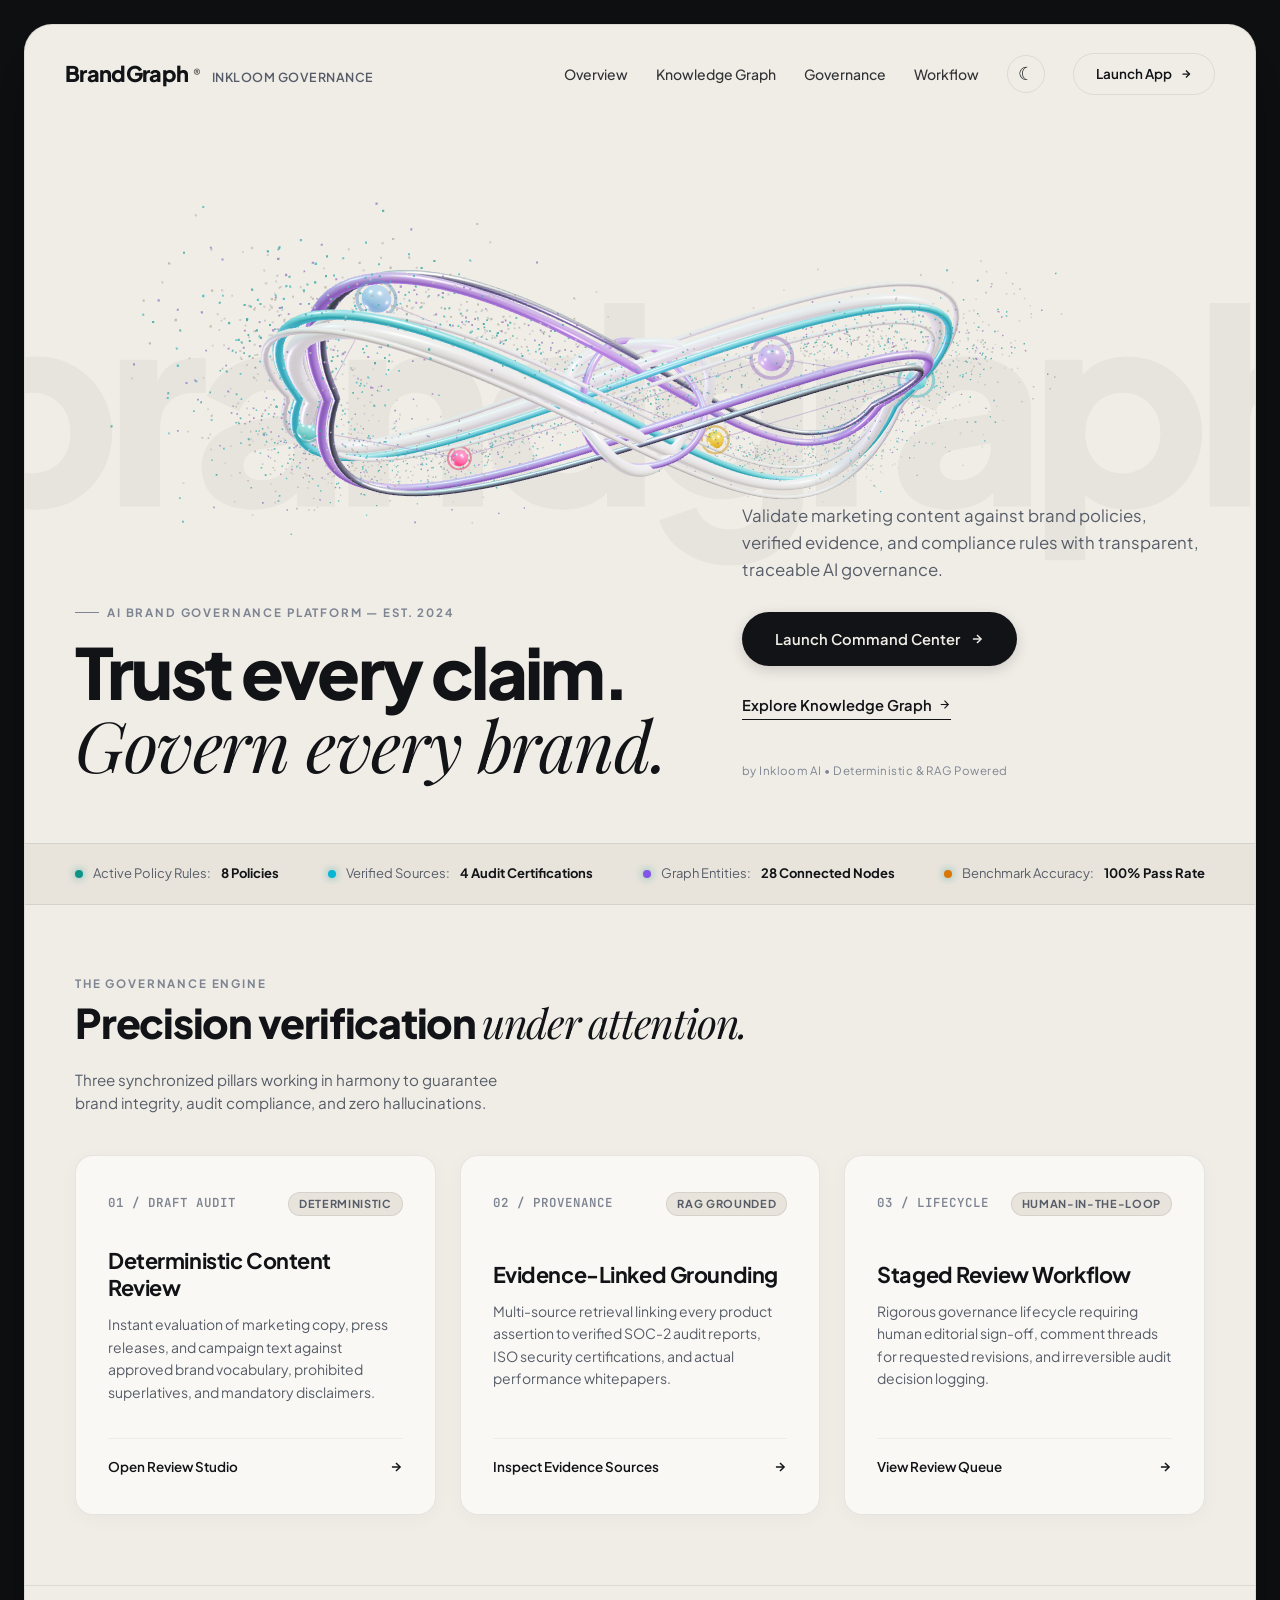
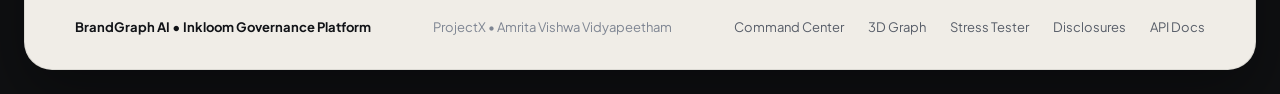
==== commit 935a028a: "feat: complete brand governance platform with editorial landing page, 3D visualizers, test isolation" ====
--- a/frontend/index.html
+++ b/frontend/index.html
@@ -3,134 +3,267 @@
 <head>
   <meta charset="UTF-8">
   <meta name="viewport" content="width=device-width, initial-scale=1.0">
-  <title>BrandGraph AI — Inkloom AI Brand Governance Platform</title>
+  <title>BrandGraph AI — Evidence-Linked Brand Governance</title>
+  
+  <!-- Modern Geometric Sans + Editorial High-Fashion Serif -->
   <link rel="preconnect" href="https://fonts.googleapis.com">
   <link rel="preconnect" href="https://fonts.gstatic.com" crossorigin>
-  <link href="https://fonts.googleapis.com/css2?family=Plus+Jakarta+Sans:wght@300;400;500;600;700;800&family=JetBrains+Mono:wght@400;500;600&display=swap" rel="stylesheet">
-  <link rel="stylesheet" href="css/styles.css">
+  <link href="https://fonts.googleapis.com/css2?family=Playfair+Display:ital,wght@1,400;1,500;1,600;1,700&family=Plus+Jakarta+Sans:wght@300;400;500;600;700;800&family=JetBrains+Mono:wght@400;500;600&display=swap" rel="stylesheet">
+  
+  <!-- Editorial Luxury Landing Stylesheet -->
+  <link rel="stylesheet" href="css/landing.css">
 </head>
-<body class="dark-theme">
-  <!-- Top Synthetic Demo Banner -->
-  <div class="synthetic-banner" id="syntheticBanner">
-    <div class="banner-content">
-      <span class="badge-synthetic">SYNTHETIC DEMO DATA</span>
-      <span>All brand rules, product facts, benchmarks, and audit sources are simulated for the <strong>Inkloom AI Brand Governance Challenge</strong>.</span>
-    </div>
-    <button class="banner-close" onclick="document.getElementById('syntheticBanner').style.display='none'">&times;</button>
+<body>
+  <!-- Main Rounded Forma Canvas Container -->
+  <div class="landing-canvas">
+    
+    <!-- Navigation Bar -->
+    <header class="landing-nav">
+      <a href="/" class="brand-identity">
+        <span class="brand-title">BrandGraph<span class="brand-reg">&reg;</span></span>
+        <span class="brand-subtitle-tag">Inkloom Governance</span>
+      </a>
+
+      <nav class="nav-links-wrap">
+        <a href="#overview" class="nav-link nav-link-desktop">Overview</a>
+        <a href="/app?tab=knowledge" class="nav-link nav-link-desktop">Knowledge Graph</a>
+        <a href="/app?tab=review" class="nav-link nav-link-desktop">Governance</a>
+        <a href="/app?tab=workflow" class="nav-link nav-link-desktop">Workflow</a>
+        
+        <!-- Theme Toggle Button -->
+        <button class="theme-toggle-btn" id="themeToggleBtn" title="Toggle Theme" aria-label="Toggle Warm Cream / Dark Theme">
+          <span id="themeIcon">&#9790;</span>
+        </button>
+
+        <!-- Forma Pill Launch Button -->
+        <a href="/app" class="btn-launch-pill" title="Launch Brand Governance Command Center">
+          <span>Launch App</span>
+          <svg width="12" height="12" viewBox="0 0 24 24" fill="none" stroke="currentColor" stroke-width="2.5"><line x1="5" y1="12" x2="19" y2="12"/><polyline points="12 5 19 12 12 19"/></svg>
+        </a>
+      </nav>
+    </header>
+
+    <!-- Hero Section -->
+    <section class="landing-hero" id="overview">
+      <!-- Architectural Faint Watermark Typography -->
+      <div class="watermark-typography" aria-hidden="true">brandgraph</div>
+
+      <!-- Flowing 3D Ribbon Visualization (Three.js) -->
+      <div class="hero-3d-visual-wrapper" id="hero3DContainer" title="Drag to inspect 3D governance ribbon">
+        <!-- Three.js Canvas injected here by landing-visual.js -->
+      </div>
+
+      <!-- Split Bottom Content (Forma Editorial Layout) -->
+      <div class="hero-bottom-grid">
+        <!-- Bottom Left: Tag & Large Editorial Headline -->
+        <div class="hero-left-col">
+          <div class="hero-tag-label">
+            <span class="hero-tag-dash"></span>
+            <span>AI Brand Governance Platform &mdash; Est. 2024</span>
+          </div>
+
+          <h1 class="hero-headline">
+            <span class="headline-sans">Trust every claim.</span>
+            <span class="headline-serif">Govern every brand.</span>
+          </h1>
+        </div>
+
+        <!-- Bottom Right: Supporting Text & High-Fashion Action Buttons -->
+        <div class="hero-right-col">
+          <p class="hero-supporting-text">
+            Validate marketing content against brand policies, verified evidence, and compliance rules with transparent, traceable AI governance.
+          </p>
+
+          <div class="hero-actions-group">
+            <a href="/app" class="btn-primary-forma" title="Open the full Governance Dashboard">
+              <span>Launch Command Center</span>
+              <svg width="14" height="14" viewBox="0 0 24 24" fill="none" stroke="currentColor" stroke-width="2.5"><line x1="5" y1="12" x2="19" y2="12"/><polyline points="12 5 19 12 12 19"/></svg>
+            </a>
+
+            <a href="/app?tab=knowledge" class="btn-secondary-forma" title="Inspect the interactive 3D Neural Knowledge Graph">
+              <span>Explore Knowledge Graph</span>
+              <svg width="13" height="13" viewBox="0 0 24 24" fill="none" stroke="currentColor" stroke-width="2"><line x1="5" y1="12" x2="19" y2="12"/><polyline points="12 5 19 12 12 19"/></svg>
+            </a>
+          </div>
+
+          <div class="hero-corner-credit">
+            by Inkloom AI &bull; Deterministic &amp; RAG Powered
+          </div>
+        </div>
+      </div>
+    </section>
+
+    <!-- Live Telemetry Stats Bar -->
+    <section class="landing-stats-bar" aria-label="Platform Telemetry">
+      <div class="stat-pill-item">
+        <span class="stat-indicator-dot"></span>
+        <span class="stat-pill-label">Active Policy Rules:</span>
+        <span class="stat-pill-val" id="statRuleCount">8 Policies</span>
+      </div>
+
+      <div class="stat-pill-item">
+        <span class="stat-indicator-dot" style="background-color: var(--landing-accent-cyan);"></span>
+        <span class="stat-pill-label">Verified Sources:</span>
+        <span class="stat-pill-val" id="statSourceCount">4 Audit Certifications</span>
+      </div>
+
+      <div class="stat-pill-item">
+        <span class="stat-indicator-dot" style="background-color: var(--landing-accent-violet);"></span>
+        <span class="stat-pill-label">Graph Entities:</span>
+        <span class="stat-pill-val" id="statEntityCount">28 Connected Nodes</span>
+      </div>
+
+      <div class="stat-pill-item">
+        <span class="stat-indicator-dot" style="background-color: var(--landing-accent-amber);"></span>
+        <span class="stat-pill-label">Benchmark Accuracy:</span>
+        <span class="stat-pill-val" id="statAccuracy">100% Pass Rate</span>
+      </div>
+    </section>
+
+    <!-- Restrained Editorial Three-Card Section -->
+    <section class="landing-cards-section" id="governance">
+      <div class="section-editorial-header">
+        <div>
+          <div class="section-pretitle">The Governance Engine</div>
+          <h2 class="section-title">Precision verification <em>under attention.</em></h2>
+        </div>
+        <p class="section-subtext">
+          Three synchronized pillars working in harmony to guarantee brand integrity, audit compliance, and zero hallucinations.
+        </p>
+      </div>
+
+      <div class="editorial-cards-grid">
+        <!-- Card 01: Content Review -->
+        <a href="/app?tab=review" class="editorial-card" title="Open Content Review Studio">
+          <div class="card-top-row">
+            <span class="card-index">01 / DRAFT AUDIT</span>
+            <span class="card-badge">Deterministic</span>
+          </div>
+          <div class="card-body">
+            <h3 class="card-heading">Deterministic Content Review</h3>
+            <p class="card-desc">
+              Instant evaluation of marketing copy, press releases, and campaign text against approved brand vocabulary, prohibited superlatives, and mandatory disclaimers.
+            </p>
+          </div>
+          <div class="card-footer-action">
+            <span>Open Review Studio</span>
+            <svg width="14" height="14" viewBox="0 0 24 24" fill="none" stroke="currentColor" stroke-width="2.5"><line x1="5" y1="12" x2="19" y2="12"/><polyline points="12 5 19 12 12 19"/></svg>
+          </div>
+        </a>
+
+        <!-- Card 02: Evidence Grounding -->
+        <a href="/app?tab=evidence" class="editorial-card" title="Open Evidence Explorer">
+          <div class="card-top-row">
+            <span class="card-index">02 / PROVENANCE</span>
+            <span class="card-badge">RAG Grounded</span>
+          </div>
+          <div class="card-body">
+            <h3 class="card-heading">Evidence-Linked Grounding</h3>
+            <p class="card-desc">
+              Multi-source retrieval linking every product assertion to verified SOC-2 audit reports, ISO security certifications, and actual performance whitepapers.
+            </p>
+          </div>
+          <div class="card-footer-action">
+            <span>Inspect Evidence Sources</span>
+            <svg width="14" height="14" viewBox="0 0 24 24" fill="none" stroke="currentColor" stroke-width="2.5"><line x1="5" y1="12" x2="19" y2="12"/><polyline points="12 5 19 12 12 19"/></svg>
+          </div>
+        </a>
+
+        <!-- Card 03: Human Review Workflow -->
+        <a href="/app?tab=workflow" class="editorial-card" title="Open Review Workflow Queue">
+          <div class="card-top-row">
+            <span class="card-index">03 / LIFECYCLE</span>
+            <span class="card-badge">Human-in-the-Loop</span>
+          </div>
+          <div class="card-body">
+            <h3 class="card-heading">Staged Review Workflow</h3>
+            <p class="card-desc">
+              Rigorous governance lifecycle requiring human editorial sign-off, comment threads for requested revisions, and irreversible audit decision logging.
+            </p>
+          </div>
+          <div class="card-footer-action">
+            <span>View Review Queue</span>
+            <svg width="14" height="14" viewBox="0 0 24 24" fill="none" stroke="currentColor" stroke-width="2.5"><line x1="5" y1="12" x2="19" y2="12"/><polyline points="12 5 19 12 12 19"/></svg>
+          </div>
+        </a>
+      </div>
+    </section>
+
+    <!-- Minimal Editorial Footer -->
+    <footer class="landing-footer">
+      <div class="footer-brand">
+        BrandGraph AI &bull; Inkloom Governance Platform
+      </div>
+
+      <div class="footer-credits">
+        ProjectX &bull; Amrita Vishwa Vidyapeetham
+      </div>
+
+      <nav class="footer-nav">
+        <a href="/app">Command Center</a>
+        <a href="/app?tab=knowledge">3D Graph</a>
+        <a href="/app?tab=evaluation">Stress Tester</a>
+        <a href="/app?tab=settings">Disclosures</a>
+        <a href="/docs" target="_blank" rel="noopener">API Docs</a>
+      </nav>
+    </footer>
+
   </div>
 
-  <div class="app-layout">
-    <!-- Sidebar Navigation -->
-    <aside class="sidebar">
-      <div class="sidebar-brand">
-        <div class="brand-logo">
-          <svg width="28" height="28" viewBox="0 0 24 24" fill="none" stroke="currentColor" stroke-width="2">
-            <path d="M12 2L2 7l10 5 10-5-10-5zM2 17l10 5 10-5M2 12l10 5 10-5" stroke="url(#brandGrad)"/>
-            <defs>
-              <linearGradient id="brandGrad" x1="0%" y1="0%" x2="100%" y2="100%">
-                <stop offset="0%" stop-color="#8B5CF6"/>
-                <stop offset="100%" stop-color="#06B6D4"/>
-              </linearGradient>
-            </defs>
-          </svg>
-        </div>
-        <div class="brand-text">
-          <div class="brand-name">BrandGraph <span class="ai-pill">AI</span></div>
-          <div class="brand-sub">Inkloom Governance</div>
-        </div>
-      </div>
-
-      <nav class="sidebar-nav">
-        <button class="nav-item active" data-tab="dashboard">
-          <svg width="18" height="18" viewBox="0 0 24 24" fill="none" stroke="currentColor" stroke-width="2"><rect x="3" y="3" width="7" height="7"/><rect x="14" y="3" width="7" height="7"/><rect x="14" y="14" width="7" height="7"/><rect x="3" y="14" width="7" height="7"/></svg>
-          <span>Dashboard</span>
-        </button>
-        <button class="nav-item" data-tab="review">
-          <svg width="18" height="18" viewBox="0 0 24 24" fill="none" stroke="currentColor" stroke-width="2"><path d="M14 2H6a2 2 0 0 0-2 2v16a2 2 0 0 0 2 2h12a2 2 0 0 0 2-2V8z"/><polyline points="14 2 14 8 20 8"/><line x1="16" y1="13" x2="8" y2="13"/><line x1="16" y1="17" x2="8" y2="17"/><polyline points="10 9 9 9 8 9"/></svg>
-          <span>Content Review</span>
-        </button>
-        <button class="nav-item" data-tab="knowledge">
-          <svg width="18" height="18" viewBox="0 0 24 24" fill="none" stroke="currentColor" stroke-width="2"><circle cx="12" cy="12" r="10"/><line x1="12" y1="16" x2="12" y2="12"/><line x1="12" y1="8" x2="12.01" y2="8"/></svg>
-          <span>Brand Knowledge</span>
-        </button>
-        <button class="nav-item" data-tab="evidence">
-          <svg width="18" height="18" viewBox="0 0 24 24" fill="none" stroke="currentColor" stroke-width="2"><circle cx="11" cy="11" r="8"/><line x1="21" y1="21" x2="16.65" y2="16.65"/></svg>
-          <span>Evidence Explorer</span>
-        </button>
-        <button class="nav-item" data-tab="workflow">
-          <svg width="18" height="18" viewBox="0 0 24 24" fill="none" stroke="currentColor" stroke-width="2"><path d="M17 21v-2a4 4 0 0 0-4-4H5a4 4 0 0 0-4 4v2"/><circle cx="9" cy="7" r="4"/><path d="M23 21v-2a4 4 0 0 0-3-3.87"/><path d="M16 3.13a4 4 0 0 1 0 7.75"/></svg>
-          <span>Review Workflow</span>
-        </button>
-        <button class="nav-item" data-tab="evaluation">
-          <svg width="18" height="18" viewBox="0 0 24 24" fill="none" stroke="currentColor" stroke-width="2"><polygon points="12 2 15.09 8.26 22 9.27 17 14.14 18.18 21.02 12 17.77 5.82 21.02 7 14.14 2 9.27 8.91 8.26 12 2"/></svg>
-          <span>Stress Tester</span>
-        </button>
-        <button class="nav-item" data-tab="settings">
-          <svg width="18" height="18" viewBox="0 0 24 24" fill="none" stroke="currentColor" stroke-width="2"><circle cx="12" cy="12" r="3"/><path d="M19.4 15a1.65 1.65 0 0 0 .33 1.82l.06.06a2 2 0 0 1 0 2.83 2 2 0 0 1-2.83 0l-.06-.06a1.65 1.65 0 0 0-1.82-.33 1.65 1.65 0 0 0-1 1.51V21a2 2 0 0 1-2 2 2 2 0 0 1-2-2v-.09A1.65 1.65 0 0 0 9 19.4a1.65 1.65 0 0 0-1.82.33l-.06.06a2 2 0 0 1-2.83 0 2 2 0 0 1 0-2.83l.06-.06a1.65 1.65 0 0 0 .33-1.82 1.65 1.65 0 0 0-1.51-1H3a2 2 0 0 1-2-2 2 2 0 0 1 2-2h.09A1.65 1.65 0 0 0 4.6 9a1.65 1.65 0 0 0-.33-1.82l-.06-.06a2 2 0 0 1 0-2.83 2 2 0 0 1 2.83 0l.06.06a1.65 1.65 0 0 0 1.82.33H9a1.65 1.65 0 0 0 1-1.51V3a2 2 0 0 1 2-2 2 2 0 0 1 2 2v.09a1.65 1.65 0 0 0 1 1.51 1.65 1.65 0 0 0 1.82-.33l.06-.06a2 2 0 0 1 2.83 0 2 2 0 0 1 0 2.83l-.06.06a1.65 1.65 0 0 0-.33 1.82V9a1.65 1.65 0 0 0 1.51 1H21a2 2 0 0 1 2 2 2 2 0 0 1-2 2h-.09a1.65 1.65 0 0 0-1.51 1z"/></svg>
-          <span>Settings</span>
-        </button>
-      </nav>
-
-      <div class="sidebar-footer">
-        <div class="system-status-indicator">
-          <span class="status-dot green"></span>
-          <span class="status-label">Engine: <strong>Local Offline Mode</strong></span>
-        </div>
-        <div class="team-credit">Team ProjectX &bull; Amrita</div>
-      </div>
-    </aside>
-
-    <!-- Main Content Area -->
-    <main class="main-content">
-      <!-- Header -->
-      <header class="top-header">
-        <div class="header-left">
-          <h1 id="pageTitle" class="page-title">Dashboard Overview</h1>
-          <p id="pageSubtitle" class="page-subtitle">Real-time brand governance statistics and verification status.</p>
-        </div>
-        <div class="header-actions">
-          <div class="hud-telemetry-badge" title="Live Governance Pipeline Active">
-            <span class="hud-pulse-radar"></span>
-            <span class="hud-label">COMMAND CENTER</span>
-            <span class="hud-sep">&bull;</span>
-            <span class="hud-val">SECURE</span>
-          </div>
-          <button class="btn btn-secondary" onclick="app.refreshCurrentTab()">
-            <svg width="14" height="14" viewBox="0 0 24 24" fill="none" stroke="currentColor" stroke-width="2"><polyline points="23 4 23 10 17 10"/><polyline points="1 20 1 14 7 14"/><path d="M3.51 9a9 9 0 0 1 14.85-3.36L23 10M1 14l4.64 4.36A9 9 0 0 0 20.49 15"/></svg>
-            <span>Refresh</span>
-          </button>
-          <button class="btn btn-primary" onclick="app.navigateTo('review')">
-            <svg width="14" height="14" viewBox="0 0 24 24" fill="none" stroke="currentColor" stroke-width="2"><line x1="12" y1="5" x2="12" y2="19"/><line x1="5" y1="12" x2="19" y2="12"/></svg>
-            <span>New Draft Review</span>
-          </button>
-        </div>
-      </header>
-
-      <!-- Content Container for Dynamic Pages -->
-      <div class="page-container" id="pageContainer">
-        <!-- Rendered by JavaScript controllers -->
-        <div class="loading-state">
-          <div class="spinner"></div>
-          <p>Connecting to BrandGraph AI Engine...</p>
-        </div>
-      </div>
-    </main>
-  </div>
-
-  <!-- Notification Toast Container -->
-  <div class="toast-container" id="toastContainer"></div>
-
-  <!-- 3D Graphics Engine (Three.js & OrbitControls) -->
+  <!-- Three.js Graphics Engine -->
   <script src="js/vendor/three.min.js"></script>
-  <script src="js/vendor/OrbitControls.js"></script>
-
-  <!-- Application Controllers -->
-  <script src="js/api.js"></script>
-  <script src="js/dashboard.js"></script>
-  <script src="js/review.js"></script>
-  <script src="js/knowledge.js"></script>
-  <script src="js/workflow.js"></script>
-  <script src="js/evaluation.js"></script>
-  <script src="js/app.js"></script>
+  
+  <!-- Editorial 3D Ribbon Visualization Script -->
+  <script src="js/landing-visual.js"></script>
+
+  <!-- Live Telemetry & Theme Toggle Script -->
+  <script>
+    // Theme Toggle Functionality
+    const themeBtn = document.getElementById('themeToggleBtn');
+    const themeIcon = document.getElementById('themeIcon');
+
+    // Load saved preference
+    const savedTheme = localStorage.getItem('brandgraph_landing_theme');
+    if (savedTheme === 'dark') {
+      document.body.classList.add('dark-mode');
+      if (themeIcon) themeIcon.innerHTML = '&#9728;'; // Sun
+    }
+
+    if (themeBtn) {
+      themeBtn.addEventListener('click', () => {
+        document.body.classList.toggle('dark-mode');
+        const isDark = document.body.classList.contains('dark-mode');
+        localStorage.setItem('brandgraph_landing_theme', isDark ? 'dark' : 'light');
+        if (themeIcon) {
+          themeIcon.innerHTML = isDark ? '&#9728;' : '&#9790;'; // Sun / Moon
+        }
+      });
+    }
+
+    // Fetch real metrics from backend API to populate telemetry stats
+    async function loadLiveTelemetry() {
+      try {
+        const [dashRes, graphRes] = await Promise.all([
+          fetch('/api/dashboard').then(r => r.json()).catch(() => null),
+          fetch('/api/brand/graph').then(r => r.json()).catch(() => null),
+        ]);
+
+        if (dashRes && dashRes.metrics) {
+          const m = dashRes.metrics;
+          if (m.total_rules) document.getElementById('statRuleCount').innerText = `${m.total_rules} Policies`;
+          if (m.total_sources) document.getElementById('statSourceCount').innerText = `${m.total_sources} Audit Sources`;
+          if (m.benchmark_accuracy !== undefined) document.getElementById('statAccuracy').innerText = `${m.benchmark_accuracy}% Pass Rate`;
+        }
+
+        if (graphRes && graphRes.node_count) {
+          document.getElementById('statEntityCount').innerText = `${graphRes.node_count} Connected Nodes`;
+        }
+      } catch (e) {
+        console.warn('Telemetry loaded defaults:', e);
+      }
+    }
+
+    loadLiveTelemetry();
+  </script>
 </body>
 </html>
--- a/frontend/css/landing.css
+++ b/frontend/css/landing.css
@@ -0,0 +1,749 @@
+/* ==========================================================================
+   BrandGraph AI — Editorial Luxury Landing Page Stylesheet
+   Closely inspired by the Forma Studio aesthetic
+   ========================================================================== */
+
+:root {
+  /* Warm Ivory / Cream Palette */
+  --landing-bg-outer: #0F1012;
+  --landing-bg-main: #F0EDE7;
+  --landing-bg-card: #FAF8F5;
+  --landing-bg-card-hover: #FFFFFF;
+  --landing-bg-subtle: #E8E4DC;
+  --landing-bg-input: #E4E0D7;
+  
+  --landing-text-primary: #111317;
+  --landing-text-secondary: #575D68;
+  --landing-text-muted: #7E8592;
+  --landing-text-watermark: rgba(23, 26, 31, 0.045);
+  
+  --landing-border: rgba(23, 26, 31, 0.09);
+  --landing-border-hover: rgba(23, 26, 31, 0.22);
+  --landing-border-subtle: rgba(23, 26, 31, 0.05);
+
+  --landing-accent-violet: #8055E8;
+  --landing-accent-cyan: #06B6D4;
+  --landing-accent-emerald: #0D9488;
+  --landing-accent-amber: #D97706;
+
+  --landing-font-sans: 'Plus Jakarta Sans', -apple-system, BlinkMacSystemFont, 'Segoe UI', Roboto, sans-serif;
+  --landing-font-serif: 'Playfair Display', 'Cormorant Garamond', Georgia, serif;
+  --landing-font-mono: 'JetBrains Mono', monospace;
+
+  --landing-radius-outer: 28px;
+  --landing-radius-card: 18px;
+  --landing-radius-pill: 9999px;
+  --landing-radius-sm: 8px;
+
+  --landing-shadow-canvas: 0 24px 60px rgba(0, 0, 0, 0.35);
+  --landing-shadow-card: 0 4px 20px rgba(23, 26, 31, 0.03);
+  --landing-shadow-hover: 0 12px 32px rgba(23, 26, 31, 0.07);
+
+  --landing-transition: all 0.25s cubic-bezier(0.16, 1, 0.3, 1);
+  --landing-transition-slow: all 0.5s cubic-bezier(0.16, 1, 0.3, 1);
+}
+
+/* Dark Mode Theme Variables */
+body.dark-mode {
+  --landing-bg-outer: #050608;
+  --landing-bg-main: #14161A;
+  --landing-bg-card: #1B1E24;
+  --landing-bg-card-hover: #22262E;
+  --landing-bg-subtle: #242831;
+  --landing-bg-input: #1F2229;
+
+  --landing-text-primary: #F7F6F3;
+  --landing-text-secondary: #A6ADB8;
+  --landing-text-muted: #6E7582;
+  --landing-text-watermark: rgba(255, 255, 255, 0.025);
+
+  --landing-border: rgba(255, 255, 255, 0.09);
+  --landing-border-hover: rgba(255, 255, 255, 0.25);
+  --landing-border-subtle: rgba(255, 255, 255, 0.05);
+
+  --landing-shadow-canvas: 0 24px 60px rgba(0, 0, 0, 0.8);
+  --landing-shadow-card: 0 4px 20px rgba(0, 0, 0, 0.25);
+  --landing-shadow-hover: 0 12px 32px rgba(0, 0, 0, 0.4);
+}
+
+/* Global Reset */
+* {
+  margin: 0;
+  padding: 0;
+  box-sizing: border-box;
+}
+
+html {
+  scroll-behavior: smooth;
+  background-color: var(--landing-bg-outer);
+}
+
+body {
+  font-family: var(--landing-font-sans);
+  background-color: var(--landing-bg-outer);
+  color: var(--landing-text-primary);
+  line-height: 1.5;
+  -webkit-font-smoothing: antialiased;
+  min-height: 100vh;
+  padding: 24px;
+  display: flex;
+  flex-direction: column;
+  transition: background-color 0.4s ease;
+}
+
+@media (max-width: 900px) {
+  body {
+    padding: 12px;
+  }
+}
+
+/* --------------------------------------------------------------------------
+   The Main Canvas (The Forma Card Container)
+   -------------------------------------------------------------------------- */
+.landing-canvas {
+  background-color: var(--landing-bg-main);
+  border-radius: var(--landing-radius-outer);
+  box-shadow: var(--landing-shadow-canvas);
+  min-height: calc(100vh - 48px);
+  width: 100%;
+  max-width: 1600px;
+  margin: 0 auto;
+  position: relative;
+  overflow: hidden;
+  display: flex;
+  flex-direction: column;
+  border: 1px solid var(--landing-border);
+  transition: background-color 0.4s ease, border-color 0.4s ease;
+}
+
+/* --------------------------------------------------------------------------
+   Header / Navigation Bar
+   -------------------------------------------------------------------------- */
+.landing-nav {
+  padding: 28px 40px;
+  display: flex;
+  align-items: center;
+  justify-content: space-between;
+  position: relative;
+  z-index: 20;
+}
+
+@media (max-width: 768px) {
+  .landing-nav {
+    padding: 20px 24px;
+  }
+}
+
+.brand-identity {
+  display: flex;
+  align-items: baseline;
+  gap: 12px;
+  text-decoration: none;
+  color: var(--landing-text-primary);
+}
+
+.brand-title {
+  font-size: 1.35rem;
+  font-weight: 800;
+  letter-spacing: -0.03em;
+  display: flex;
+  align-items: center;
+  gap: 4px;
+}
+
+.brand-reg {
+  font-size: 0.75rem;
+  vertical-align: super;
+  font-weight: 500;
+  opacity: 0.7;
+}
+
+.brand-subtitle-tag {
+  font-size: 0.78rem;
+  font-weight: 600;
+  color: var(--landing-text-secondary);
+  letter-spacing: 0.04em;
+  text-transform: uppercase;
+}
+
+@media (max-width: 640px) {
+  .brand-subtitle-tag {
+    display: none;
+  }
+}
+
+.nav-links-wrap {
+  display: flex;
+  align-items: center;
+  gap: 28px;
+}
+
+@media (max-width: 900px) {
+  .nav-links-wrap {
+    gap: 16px;
+  }
+}
+
+.nav-link {
+  font-size: 0.875rem;
+  font-weight: 500;
+  color: var(--landing-text-primary);
+  text-decoration: none;
+  transition: var(--landing-transition);
+  opacity: 0.85;
+  cursor: pointer;
+}
+
+.nav-link:hover {
+  opacity: 1;
+  color: var(--landing-accent-violet);
+  transform: translateY(-1px);
+}
+
+@media (max-width: 768px) {
+  .nav-link-desktop {
+    display: none;
+  }
+}
+
+/* Theme Toggle Button */
+.theme-toggle-btn {
+  width: 38px;
+  height: 38px;
+  border-radius: var(--landing-radius-pill);
+  border: 1px solid var(--landing-border);
+  background: transparent;
+  color: var(--landing-text-primary);
+  display: flex;
+  align-items: center;
+  justify-content: center;
+  cursor: pointer;
+  font-size: 1.1rem;
+  transition: var(--landing-transition);
+}
+
+.theme-toggle-btn:hover {
+  border-color: var(--landing-text-primary);
+  background: rgba(0, 0, 0, 0.03);
+  transform: scale(1.05);
+}
+
+body.dark-mode .theme-toggle-btn:hover {
+  background: rgba(255, 255, 255, 0.06);
+}
+
+/* Launch App Button (Forma Pill Button) */
+.btn-launch-pill {
+  padding: 10px 22px;
+  border-radius: var(--landing-radius-pill);
+  border: 1px solid var(--landing-border);
+  background: transparent;
+  color: var(--landing-text-primary);
+  font-size: 0.84rem;
+  font-weight: 600;
+  text-decoration: none;
+  display: inline-flex;
+  align-items: center;
+  gap: 8px;
+  cursor: pointer;
+  transition: var(--landing-transition);
+}
+
+.btn-launch-pill:hover {
+  border-color: var(--landing-text-primary);
+  background: var(--landing-text-primary);
+  color: var(--landing-bg-main);
+  transform: translateY(-1px);
+}
+
+/* --------------------------------------------------------------------------
+   Hero Section
+   -------------------------------------------------------------------------- */
+.landing-hero {
+  position: relative;
+  min-height: 720px;
+  display: flex;
+  flex-direction: column;
+  justify-content: space-between;
+  padding: 20px 50px 50px 50px;
+  z-index: 10;
+}
+
+@media (max-width: 900px) {
+  .landing-hero {
+    padding: 20px 24px 40px 24px;
+    min-height: auto;
+  }
+}
+
+/* --------------------------------------------------------------------------
+   Architectural Background Watermark Typography
+   -------------------------------------------------------------------------- */
+.watermark-typography {
+  position: absolute;
+  top: 38%;
+  left: 50%;
+  transform: translate(-50%, -50%);
+  font-size: clamp(8rem, 21vw, 24rem);
+  font-weight: 900;
+  letter-spacing: -0.06em;
+  color: var(--landing-text-watermark);
+  user-select: none;
+  pointer-events: none;
+  z-index: 1;
+  white-space: nowrap;
+  line-height: 0.8;
+  transition: color 0.4s ease;
+}
+
+/* --------------------------------------------------------------------------
+   Three.js 3D Interactive Sculpture Container
+   -------------------------------------------------------------------------- */
+.hero-3d-visual-wrapper {
+  position: absolute;
+  top: 10px;
+  left: 0;
+  width: 100%;
+  height: 70%;
+  z-index: 2;
+  pointer-events: auto;
+  cursor: grab;
+}
+
+.hero-3d-visual-wrapper:active {
+  cursor: grabbing;
+}
+
+#heroCanvas3D {
+  width: 100%;
+  height: 100%;
+  display: block;
+}
+
+/* --------------------------------------------------------------------------
+   Hero Bottom Grid (Split Editorial Content)
+   -------------------------------------------------------------------------- */
+.hero-bottom-grid {
+  position: relative;
+  z-index: 25;
+  display: grid;
+  grid-template-columns: 1.15fr 0.85fr;
+  align-items: flex-end;
+  gap: 40px;
+  margin-top: 360px;
+  pointer-events: auto;
+}
+
+@media (max-width: 1024px) {
+  .hero-bottom-grid {
+    grid-template-columns: 1fr;
+    margin-top: 300px;
+    gap: 32px;
+  }
+}
+
+/* Bottom Left Column */
+.hero-left-col {
+  display: flex;
+  flex-direction: column;
+  gap: 16px;
+}
+
+.hero-tag-label {
+  font-size: 0.72rem;
+  font-weight: 700;
+  letter-spacing: 0.16em;
+  text-transform: uppercase;
+  color: var(--landing-text-muted);
+  display: flex;
+  align-items: center;
+  gap: 8px;
+}
+
+.hero-tag-dash {
+  width: 24px;
+  height: 1px;
+  background-color: var(--landing-text-muted);
+  display: inline-block;
+}
+
+.hero-headline {
+  font-size: clamp(2.8rem, 5.5vw, 5.4rem);
+  line-height: 0.98;
+  letter-spacing: -0.035em;
+  color: var(--landing-text-primary);
+  display: flex;
+  flex-direction: column;
+}
+
+.headline-sans {
+  font-weight: 800;
+  letter-spacing: -0.04em;
+  font-family: var(--landing-font-sans);
+}
+
+.headline-serif {
+  font-family: var(--landing-font-serif);
+  font-weight: 400;
+  font-style: italic;
+  letter-spacing: -0.02em;
+  color: var(--landing-text-primary);
+  margin-top: 4px;
+}
+
+/* Bottom Right Column */
+.hero-right-col {
+  display: flex;
+  flex-direction: column;
+  justify-content: flex-end;
+  gap: 28px;
+  max-width: 500px;
+}
+
+.hero-supporting-text {
+  font-size: 1.05rem;
+  line-height: 1.6;
+  color: var(--landing-text-secondary);
+  font-weight: 400;
+}
+
+@media (max-width: 768px) {
+  .hero-supporting-text {
+    font-size: 0.95rem;
+  }
+}
+
+.hero-actions-group {
+  display: flex;
+  align-items: center;
+  gap: 20px;
+  flex-wrap: wrap;
+}
+
+/* Solid Black Primary Pill Button */
+.btn-primary-forma {
+  background-color: var(--landing-text-primary);
+  color: var(--landing-bg-main);
+  padding: 15px 32px;
+  border-radius: var(--landing-radius-pill);
+  font-size: 0.92rem;
+  font-weight: 600;
+  text-decoration: none;
+  display: inline-flex;
+  align-items: center;
+  gap: 10px;
+  cursor: pointer;
+  transition: var(--landing-transition);
+  border: 1px solid transparent;
+  box-shadow: 0 4px 14px rgba(0, 0, 0, 0.15);
+}
+
+.btn-primary-forma:hover {
+  transform: translateY(-2px);
+  box-shadow: 0 8px 24px rgba(0, 0, 0, 0.25);
+  background-color: #2A2D34;
+}
+
+body.dark-mode .btn-primary-forma {
+  background-color: #FFFFFF;
+  color: #0A0C10;
+  box-shadow: 0 4px 14px rgba(255, 255, 255, 0.15);
+}
+
+body.dark-mode .btn-primary-forma:hover {
+  background-color: #E2E4E9;
+  box-shadow: 0 8px 24px rgba(255, 255, 255, 0.25);
+}
+
+/* Underline Secondary Link */
+.btn-secondary-forma {
+  color: var(--landing-text-primary);
+  font-size: 0.92rem;
+  font-weight: 600;
+  text-decoration: none;
+  display: inline-flex;
+  align-items: center;
+  gap: 6px;
+  cursor: pointer;
+  padding: 8px 0;
+  position: relative;
+  transition: var(--landing-transition);
+}
+
+.btn-secondary-forma::after {
+  content: '';
+  position: absolute;
+  bottom: 4px;
+  left: 0;
+  width: 100%;
+  height: 1px;
+  background-color: var(--landing-text-primary);
+  transition: transform 0.25s ease, background-color 0.25s ease;
+}
+
+.btn-secondary-forma:hover {
+  color: var(--landing-accent-violet);
+  transform: translateX(2px);
+}
+
+.btn-secondary-forma:hover::after {
+  background-color: var(--landing-accent-violet);
+}
+
+/* Bottom corner credit tag */
+.hero-corner-credit {
+  font-size: 0.72rem;
+  color: var(--landing-text-muted);
+  letter-spacing: 0.04em;
+  margin-top: 10px;
+}
+
+/* --------------------------------------------------------------------------
+   Live Telemetry Stats Bar
+   -------------------------------------------------------------------------- */
+.landing-stats-bar {
+  border-top: 1px solid var(--landing-border);
+  border-bottom: 1px solid var(--landing-border);
+  padding: 20px 50px;
+  display: flex;
+  align-items: center;
+  justify-content: space-between;
+  gap: 24px;
+  background: var(--landing-bg-subtle);
+  flex-wrap: wrap;
+}
+
+@media (max-width: 900px) {
+  .landing-stats-bar {
+    padding: 18px 24px;
+    gap: 16px;
+  }
+}
+
+.stat-pill-item {
+  display: flex;
+  align-items: center;
+  gap: 10px;
+  font-size: 0.8125rem;
+}
+
+.stat-indicator-dot {
+  width: 8px;
+  height: 8px;
+  border-radius: 50%;
+  background-color: var(--landing-accent-emerald);
+  box-shadow: 0 0 8px rgba(13, 148, 136, 0.6);
+}
+
+.stat-pill-label {
+  color: var(--landing-text-secondary);
+}
+
+.stat-pill-val {
+  font-weight: 700;
+  color: var(--landing-text-primary);
+}
+
+/* --------------------------------------------------------------------------
+   Restrained Editorial Three-Card Section
+   -------------------------------------------------------------------------- */
+.landing-cards-section {
+  padding: 70px 50px;
+  position: relative;
+  z-index: 10;
+}
+
+@media (max-width: 900px) {
+  .landing-cards-section {
+    padding: 50px 24px;
+  }
+}
+
+.section-editorial-header {
+  margin-bottom: 40px;
+  display: flex;
+  align-items: flex-end;
+  justify-content: space-between;
+  gap: 24px;
+  flex-wrap: wrap;
+}
+
+.section-pretitle {
+  font-size: 0.72rem;
+  font-weight: 700;
+  letter-spacing: 0.16em;
+  text-transform: uppercase;
+  color: var(--landing-text-muted);
+  margin-bottom: 8px;
+}
+
+.section-title {
+  font-size: clamp(1.8rem, 3.2vw, 2.6rem);
+  font-weight: 800;
+  letter-spacing: -0.03em;
+  line-height: 1.1;
+  color: var(--landing-text-primary);
+}
+
+.section-title em {
+  font-family: var(--landing-font-serif);
+  font-style: italic;
+  font-weight: 400;
+}
+
+.section-subtext {
+  font-size: 0.95rem;
+  color: var(--landing-text-secondary);
+  max-width: 460px;
+  line-height: 1.5;
+}
+
+/* 3-Column Editorial Grid */
+.editorial-cards-grid {
+  display: grid;
+  grid-template-columns: repeat(3, 1fr);
+  gap: 24px;
+}
+
+@media (max-width: 1024px) {
+  .editorial-cards-grid {
+    grid-template-columns: 1fr;
+    gap: 20px;
+  }
+}
+
+.editorial-card {
+  background-color: var(--landing-bg-card);
+  border: 1px solid var(--landing-border);
+  border-radius: var(--landing-radius-card);
+  padding: 36px 32px;
+  display: flex;
+  flex-direction: column;
+  justify-content: space-between;
+  min-height: 360px;
+  transition: var(--landing-transition);
+  position: relative;
+  overflow: hidden;
+  box-shadow: var(--landing-shadow-card);
+  text-decoration: none;
+  color: inherit;
+}
+
+.editorial-card:hover {
+  background-color: var(--landing-bg-card-hover);
+  border-color: var(--landing-border-hover);
+  transform: translateY(-4px);
+  box-shadow: var(--landing-shadow-hover);
+}
+
+.card-top-row {
+  display: flex;
+  align-items: center;
+  justify-content: space-between;
+  margin-bottom: 24px;
+}
+
+.card-index {
+  font-family: var(--landing-font-mono);
+  font-size: 0.78rem;
+  font-weight: 600;
+  color: var(--landing-text-muted);
+  letter-spacing: 0.08em;
+}
+
+.card-badge {
+  font-size: 0.6875rem;
+  font-weight: 700;
+  letter-spacing: 0.06em;
+  text-transform: uppercase;
+  padding: 3px 10px;
+  border-radius: var(--landing-radius-pill);
+  border: 1px solid var(--landing-border);
+  background: var(--landing-bg-subtle);
+  color: var(--landing-text-secondary);
+}
+
+.card-body {
+  margin-bottom: 28px;
+}
+
+.card-heading {
+  font-size: 1.35rem;
+  font-weight: 700;
+  letter-spacing: -0.02em;
+  color: var(--landing-text-primary);
+  margin-bottom: 12px;
+  line-height: 1.25;
+}
+
+.card-desc {
+  font-size: 0.875rem;
+  color: var(--landing-text-secondary);
+  line-height: 1.6;
+}
+
+.card-footer-action {
+  display: flex;
+  align-items: center;
+  justify-content: space-between;
+  padding-top: 18px;
+  border-top: 1px solid var(--landing-border-subtle);
+  font-size: 0.84rem;
+  font-weight: 600;
+  color: var(--landing-text-primary);
+  transition: var(--landing-transition);
+}
+
+.card-footer-action span {
+  display: flex;
+  align-items: center;
+  gap: 6px;
+}
+
+.editorial-card:hover .card-footer-action {
+  color: var(--landing-accent-violet);
+}
+
+/* --------------------------------------------------------------------------
+   Minimal Editorial Footer
+   -------------------------------------------------------------------------- */
+.landing-footer {
+  border-top: 1px solid var(--landing-border);
+  padding: 32px 50px;
+  display: flex;
+  align-items: center;
+  justify-content: space-between;
+  gap: 20px;
+  flex-wrap: wrap;
+  font-size: 0.8125rem;
+  color: var(--landing-text-muted);
+}
+
+@media (max-width: 900px) {
+  .landing-footer {
+    padding: 24px;
+    flex-direction: column;
+    align-items: flex-start;
+  }
+}
+
+.footer-brand {
+  font-weight: 700;
+  color: var(--landing-text-primary);
+}
+
+.footer-nav {
+  display: flex;
+  gap: 24px;
+  flex-wrap: wrap;
+}
+
+.footer-nav a {
+  color: var(--landing-text-secondary);
+  text-decoration: none;
+  transition: var(--landing-transition);
+}
+
+.footer-nav a:hover {
+  color: var(--landing-text-primary);
+}
